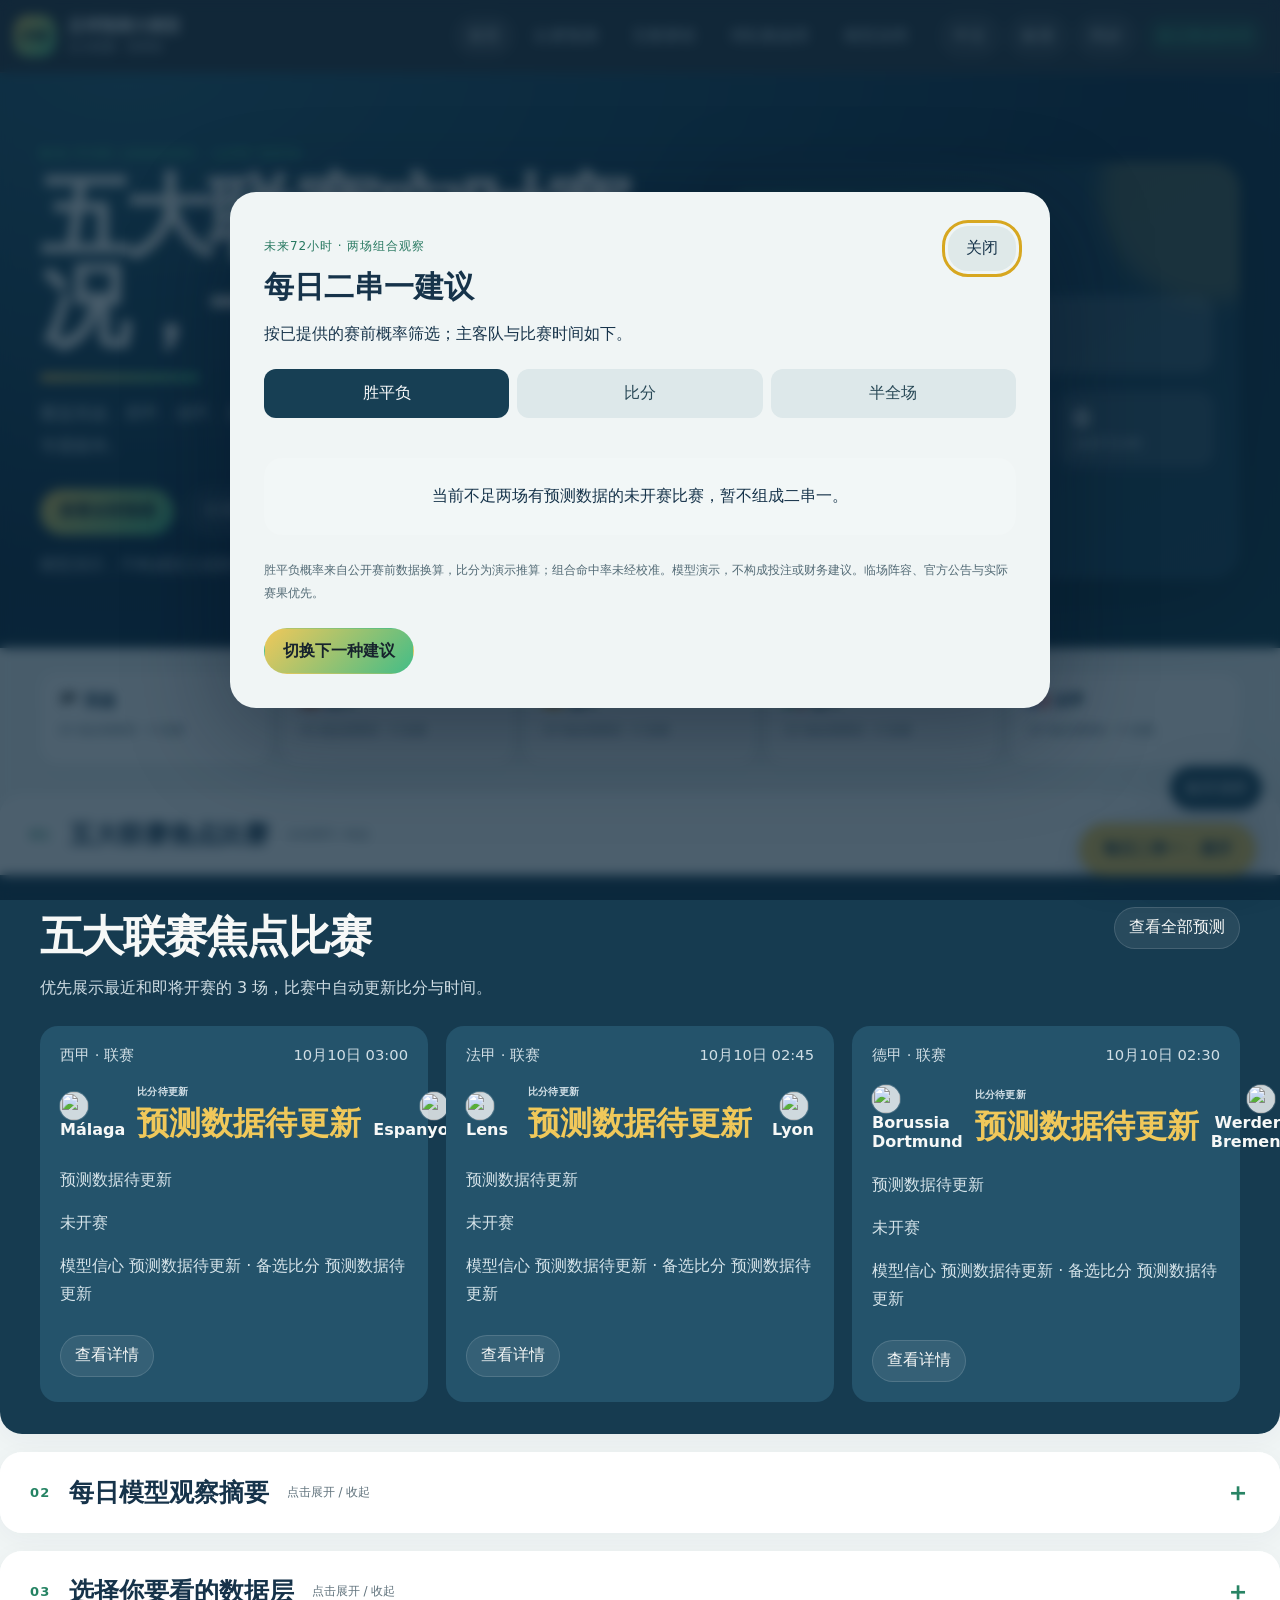
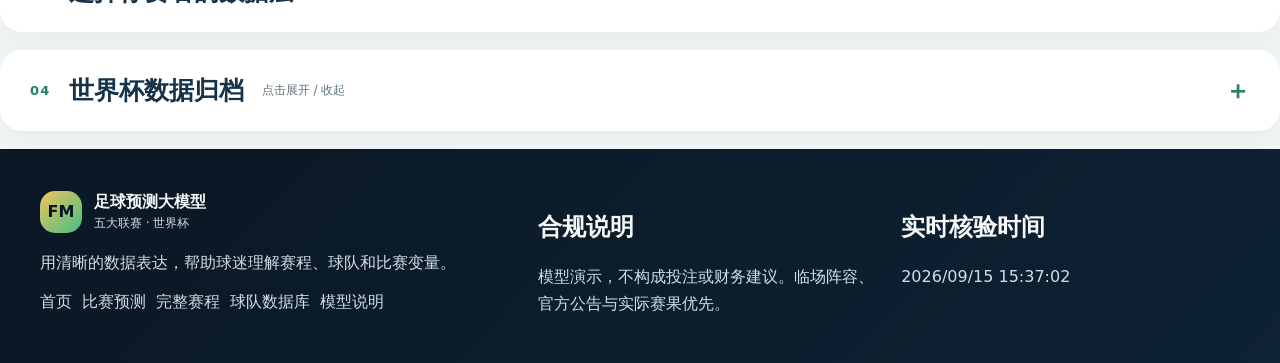
==== index.html @ f105c275 "Fix stoppage clock and competition links; release 5.1.1" ====
<!doctype html>
<html lang="zh-CN" data-theme="standard">
<head>
  <meta charset="utf-8">
  <meta name="viewport" content="width=device-width, initial-scale=1, viewport-fit=cover">
  <title>足球预测大模型｜五大联赛实时比分与世界杯预测</title>
  <meta name="description" content="足球预测大模型提供英超、西甲、德甲、意甲、法甲实时比分、近期赛程与模型预测，并保留世界杯专题数据。">
  <meta name="keywords" content="五大联赛,实时比分,英超,西甲,德甲,意甲,法甲,世界杯,足球预测大模型">
  <meta name="robots" content="index,follow,max-image-preview:large">
  <meta name="theme-color" content="#0b1724">
  <link rel="canonical" href="https://xiaozhangzzza-afk.github.io/worldcast-26-live/">
  <link rel="manifest" href="manifest.webmanifest">
  <link rel="icon" href="assets/app-icon.svg" type="image/svg+xml">
  <meta property="og:title" content="足球预测大模型｜2026世界杯数据预测平台">
  <meta property="og:description" content="首页摘要呈现焦点比赛、模型观察和赛程/球队/模型入口。演示数据，不构成投注建议。">
  <meta property="og:type" content="website">
  <meta property="og:url" content="https://xiaozhangzzza-afk.github.io/worldcast-26-live/">
  <meta property="og:image" content="https://xiaozhangzzza-afk.github.io/worldcast-26-live/assets/img/og-cover.svg">
  <meta name="twitter:card" content="summary_large_image">
  <meta name="twitter:title" content="足球预测大模型｜2026世界杯数据预测平台">
  <meta name="twitter:description" content="2026 世界杯数据预测平台首页，提供焦点比赛与模型观察摘要。">
  <meta name="twitter:image" content="https://xiaozhangzzza-afk.github.io/worldcast-26-live/assets/img/og-cover.svg">
  <link rel="stylesheet" href="assets/css/style.css?v=5.1.1">
  <script type="application/ld+json">
  {"@context":"https://schema.org","@type":"WebSite","name":"足球预测大模型","url":"https://xiaozhangzzza-afk.github.io/worldcast-26-live/","description":"足球预测大模型提供 2026 世界杯焦点比赛、比赛预测、完整赛程、球队数据库和模型说明。","inLanguage":["zh-CN","en"]}
  </script>
  <link rel="stylesheet" href="assets/css/layers.css?v=5.1.1">
</head>
<body data-page="home">
  <a class="skip-link" href="#main">跳到主要内容</a>
  <header class="site-header" data-site-header></header>

  <main id="main">
    <section class="hero page-hero">
      <div class="section-shell hero-grid">
        <div class="hero-copy">
          <p class="eyebrow">Big Five Leagues · Live Data</p>
          <h1 data-zh="五大联赛实时赛况，一屏掌握" data-en="Big Five league action, live at a glance">五大联赛实时赛况，一屏掌握</h1>
          <p class="hero-lead" data-zh="覆盖英超、西甲、德甲、意甲和法甲，实时比分每 20 秒核验；世界杯已收纳为独立专题版块。" data-en="Premier League, LaLiga, Bundesliga, Serie A and Ligue 1 with 20-second live score checks, plus a compact World Cup section.">覆盖英超、西甲、德甲、意甲和法甲，实时比分每 20 秒核验；世界杯已收纳为独立专题版块。</p>
          <div class="hero-actions">
            <a class="button primary" href="predictions.html" data-zh="查看全部预测" data-en="View predictions">查看全部预测</a>
            <a class="button secondary" href="schedule.html" data-zh="打开完整赛程" data-en="Open schedule">打开完整赛程</a>
          </div>
          <p class="compliance-note">模型演示，不构成投注或财务建议。临场阵容、官方公告与实际赛果优先。</p>
        </div>
        <aside class="next-panel" aria-labelledby="nextTitle">
          <span class="status-pill" id="heroStatus">正在加载数据</span>
          <h2 id="nextTitle">下一场焦点战</h2>
          <div id="nextMatchCard"></div>
        </aside>
      </div>
    </section>

    <section class="section-block block-dark" aria-labelledby="homeMatchesTitle">
      <div class="section-shell">
        <div class="section-heading">
          <span class="section-index">01</span>
          <div>
            <h2 id="homeMatchesTitle">五大联赛焦点比赛</h2>
            <p>优先展示最近和即将开赛的 3 场，比赛中自动更新比分与时间。</p>
          </div>
          <a class="button compact" href="predictions.html">查看全部预测</a>
        </div>
        <div class="match-grid compact-grid" id="homeMatchGrid"></div>
      </div>
    </section>

    <section class="section-block block-gradient" aria-labelledby="homeInsightsTitle">
      <div class="section-shell">
        <div class="section-heading">
          <span class="section-index">02</span>
          <div>
            <h2 id="homeInsightsTitle">每日模型观察摘要</h2>
            <p>以模型解释为主，不做博彩化表达。</p>
          </div>
          <a class="button compact light" href="predictions.html#model-watch">进入预测中心</a>
        </div>
        <div class="insight-strip" id="homeInsightGrid"></div>
      </div>
    </section>

    <section class="section-block block-light" aria-labelledby="entryTitle">
      <div class="section-shell">
        <div class="section-heading dark-heading">
          <span class="section-index">03</span>
          <div>
            <h2 id="entryTitle">选择你要看的数据层</h2>
            <p>首页不再承载所有内容，按目的进入对应页面。</p>
          </div>
        </div>
        <div class="entry-grid">
          <a class="entry-card" href="predictions.html"><span>预测中心</span><strong>比分、概率、模型分布</strong><small>查看全部预测</small></a>
          <a class="entry-card" href="schedule.html"><span>完整赛程</span><strong>小组赛到决赛图谱</strong><small>打开完整赛程</small></a>
          <a class="entry-card" href="teams.html"><span>球队数据库</span><strong>评分、球员、近期状态</strong><small>浏览球队数据库</small></a>
          <a class="entry-card" href="about.html"><span>模型说明</span><strong>算法逻辑与数据边界</strong><small>了解模型原理</small></a>
        </div>
      </div>
    </section>

    <section class="world-cup-mini" aria-labelledby="worldCupMiniTitle">
      <div class="section-shell world-cup-mini-shell">
        <div class="mini-heading">
          <div><span class="mini-kicker">世界杯专题</span><h2 id="worldCupMiniTitle">世界杯数据归档</h2><p>世界杯赛程、赛果与球队档案保留为独立小版块。</p></div>
          <a class="button compact" href="schedule.html?competition=fifa.world">查看世界杯</a>
        </div>
        <div class="match-grid compact-grid" id="worldCupMini"></div>
      </div>
    </section>
  </main>

  <footer class="site-footer" data-site-footer></footer>
  <div class="modal" id="matchModal" role="dialog" aria-modal="true" aria-labelledby="matchModalTitle" aria-hidden="true" hidden>
    <div class="modal-backdrop" data-close-modal></div>
    <section class="modal-panel" tabindex="-1">
      <button class="modal-close" type="button" aria-label="关闭" data-close-modal>关闭</button>
      <div id="matchModalContent"></div>
    </section>
  </div>
  <div class="toast" id="toast" role="status" aria-live="polite"></div>
  <script src="assets/js/data.js?v=5.1.1" defer></script>
  <script src="assets/js/data-normalizer.js?v=5.1.1" defer></script>
  <script src="assets/js/league-normalizer.js?v=5.1.1" defer></script>
  <script src="assets/js/prediction-service.js?v=5.1.1" defer></script>
  <script src="assets/js/data-service.js?v=5.1.1" defer></script>
  <script src="assets/js/common.js?v=5.1.1" defer></script>
  <script src="assets/js/home.js?v=5.1.1" defer></script>
  <script src="assets/js/layers.js?v=5.1.1" defer></script>
</body>
</html>
---- assets/css/style.css ----
:root {
  color-scheme: light;
  --bg-primary: #0b1724;
  --bg-secondary: #10283a;
  --surface-dark: #17364a;
  --surface-raised: #1d4358;
  --surface-light: #eef3f0;
  --surface-paper: #f6f1e8;
  --surface-light-card: #ffffff;
  --text-light: #f6f8f7;
  --text-muted-light: #d0dee5;
  --text-dark: #17232d;
  --text-muted-dark: #60717d;
  --gold: #f0c85a;
  --green: #43bd87;
  --blue: #5aa7d8;
  --red: #e66b6b;
  --line-light: rgba(23, 35, 45, .12);
  --line-dark: rgba(246, 248, 247, .14);
  --shadow-soft: 0 18px 48px rgba(17, 39, 55, .14);
  --shadow-deep: 0 28px 80px rgba(0, 0, 0, .28);
  --radius-lg: 28px;
  --radius-md: 18px;
  --max: 1200px;
  font-family: Inter, ui-sans-serif, system-ui, -apple-system, BlinkMacSystemFont, "Segoe UI", "PingFang SC", "Microsoft YaHei", sans-serif;
}

[data-theme="calm"] {
  --bg-primary: #102233;
  --bg-secondary: #18344a;
  --surface-dark: #214a61;
  --surface-raised: #27536b;
  --surface-light: #f4f7f5;
  --surface-paper: #f8f5ef;
}

* { box-sizing: border-box; }
html { scroll-behavior: smooth; overflow-x: clip; }
body {
  margin: 0;
  color: var(--text-dark);
  background: var(--surface-light);
  overflow-x: clip;
}
body.nav-open { overflow: hidden; }
a { color: inherit; text-decoration: none; }
button, input { font: inherit; }
button { cursor: pointer; }
button:disabled { cursor: not-allowed; opacity: .6; }
.skip-link {
  position: fixed;
  left: 16px;
  top: -60px;
  z-index: 2000;
  padding: 10px 14px;
  border-radius: 999px;
  background: var(--gold);
  color: var(--text-dark);
}
.skip-link:focus { top: 16px; }
.section-shell { width: min(var(--max), calc(100% - 40px)); margin: 0 auto; }

.site-header {
  position: sticky;
  top: 0;
  z-index: 1000;
  background: rgba(11, 23, 36, .86);
  backdrop-filter: blur(18px);
  border-bottom: 1px solid var(--line-dark);
}
.nav-shell {
  width: min(1320px, calc(100% - 28px));
  min-height: 72px;
  margin: 0 auto;
  display: flex;
  align-items: center;
  gap: 18px;
  color: var(--text-light);
}
.brand { display: inline-flex; align-items: center; gap: 12px; min-width: max-content; }
.brand-mark {
  display: grid;
  place-items: center;
  width: 42px;
  height: 42px;
  border-radius: 15px;
  color: var(--bg-primary);
  background: linear-gradient(135deg, var(--gold), var(--green));
  font-weight: 900;
}
.brand strong { display: block; font-size: 1rem; }
.brand small { display: block; color: var(--text-muted-light); font-size: .75rem; margin-top: 2px; }
.nav-menu { display: flex; align-items: center; gap: 6px; margin-left: auto; }
.nav-menu a {
  min-height: 42px;
  display: inline-flex;
  align-items: center;
  padding: 0 14px;
  border-radius: 999px;
  color: var(--text-muted-light);
}
.nav-menu a:hover, .nav-menu a.active { color: var(--text-light); background: rgba(255,255,255,.1); }
.nav-tools { display: flex; align-items: center; gap: 8px; }
.tool-button, .menu-toggle {
  min-height: 42px;
  border: 1px solid var(--line-dark);
  border-radius: 999px;
  color: var(--text-light);
  background: rgba(255,255,255,.08);
  padding: 0 13px;
}
.menu-toggle { display: none; }
.data-status {
  min-height: 42px;
  display: inline-flex;
  align-items: center;
  padding: 0 13px;
  border-radius: 999px;
  color: var(--green);
  background: rgba(67,189,135,.13);
  white-space: nowrap;
}

.page-hero, .sub-hero {
  color: var(--text-light);
  background:
    radial-gradient(circle at 72% 16%, rgba(240, 200, 90, .2), transparent 30rem),
    radial-gradient(circle at 14% 24%, rgba(67, 189, 135, .18), transparent 28rem),
    linear-gradient(135deg, var(--bg-primary), var(--bg-secondary));
}
.page-hero { padding: 74px 0 54px; }
.sub-hero { padding: 70px 0 56px; }
.sub-hero h1, .hero-copy h1 {
  margin: 0;
  max-width: 860px;
  font-size: clamp(2.4rem, 7vw, 5.8rem);
  line-height: 1;
  letter-spacing: -.07em;
}
.sub-hero p:not(.eyebrow), .hero-lead {
  max-width: 760px;
  color: var(--text-muted-light);
  line-height: 1.8;
  font-size: 1.08rem;
}
.hero-grid {
  display: grid;
  grid-template-columns: 1.08fr .92fr;
  gap: 34px;
  align-items: center;
}
.hero-copy h1 { max-width: 780px; }
.hero-copy h1::after {
  content: "";
  display: block;
  width: 160px;
  height: 7px;
  margin-top: 22px;
  border-radius: 999px;
  background: linear-gradient(90deg, var(--gold), var(--green));
}
.eyebrow {
  margin: 0 0 12px;
  color: var(--green);
  text-transform: uppercase;
  letter-spacing: .16em;
  font-weight: 900;
  font-size: .76rem;
}
.hero-actions { display: flex; flex-wrap: wrap; gap: 12px; margin-top: 28px; }
.button {
  min-height: 46px;
  display: inline-flex;
  align-items: center;
  justify-content: center;
  gap: 8px;
  border-radius: 999px;
  border: 1px solid currentColor;
  padding: 0 18px;
  color: inherit;
  transition: transform .18s ease, box-shadow .18s ease, background .18s ease;
}
.button:hover { transform: translateY(-2px); }
.button.primary { color: var(--text-dark); border-color: transparent; background: linear-gradient(135deg, var(--gold), var(--green)); font-weight: 900; }
.button.secondary, .button.compact { color: var(--text-light); border-color: var(--line-dark); background: rgba(255,255,255,.08); }
.button.light { color: var(--text-dark); background: var(--surface-light-card); border-color: transparent; }
.button.compact { min-height: 42px; padding: 0 14px; }
.compliance-note { color: var(--text-muted-light); line-height: 1.7; }

.next-panel {
  position: relative;
  overflow: hidden;
  padding: 26px;
  border-radius: var(--radius-lg);
  background: linear-gradient(145deg, var(--surface-dark), var(--surface-raised));
  box-shadow: var(--shadow-deep);
}
.next-panel::before {
  content: "";
  position: absolute;
  right: -80px;
  top: -80px;
  width: 220px;
  height: 220px;
  border-radius: 50%;
  background: rgba(240, 200, 90, .24);
  filter: blur(10px);
}
.status-pill {
  position: relative;
  display: inline-flex;
  padding: 8px 12px;
  border-radius: 999px;
  background: rgba(67,189,135,.14);
  color: var(--green);
  font-weight: 800;
}
.next-match-card { position: relative; }
.next-teams { display: flex; justify-content: space-between; gap: 14px; color: var(--text-muted-light); }
.next-teams b { display: block; color: var(--text-light); font-size: 1.05rem; }
.next-score { margin: 20px 0 6px; font-size: clamp(3rem, 7vw, 5rem); font-weight: 950; letter-spacing: -.08em; color: var(--gold); }
.metric-row { display: grid; grid-template-columns: repeat(auto-fit, minmax(130px, 1fr)); gap: 10px; margin-top: 18px; }
.metric-row article { padding: 14px; border-radius: 16px; background: rgba(255,255,255,.12); }
.metric-row strong { display: block; font-size: 1.5rem; color: var(--text-light); }
.metric-row small { color: var(--text-muted-light); }

.section-block { padding: clamp(44px, 7vw, 84px) 0; }
.block-dark { color: var(--text-light); background: #123047; }
.block-gradient { color: var(--text-light); background: linear-gradient(135deg, #1a4058, #246b78 52%, #2b7a60); }
.block-light { color: var(--text-dark); background: var(--surface-light); }
.block-paper { color: var(--text-dark); background: linear-gradient(180deg, var(--surface-paper), #f0f5f6); }
.section-heading {
  display: flex;
  align-items: flex-start;
  justify-content: space-between;
  gap: 20px;
  margin-bottom: 24px;
}
.section-index {
  flex: 0 0 auto;
  width: 48px;
  height: 48px;
  display: grid;
  place-items: center;
  border-radius: 16px;
  background: var(--gold);
  color: var(--text-dark);
  font-weight: 950;
}
.section-heading h2 { margin: 0; font-size: clamp(1.7rem, 4vw, 2.7rem); letter-spacing: -.04em; }
.section-heading p { margin: 8px 0 0; max-width: 720px; color: var(--text-muted-light); line-height: 1.7; }
.block-light .section-heading p, .block-paper .section-heading p { color: var(--text-muted-dark); }
.dark-heading p { color: var(--text-muted-dark); }

.match-grid, .insight-grid, .entry-grid, .team-grid, .watch-grid, .method-grid {
  display: grid;
  grid-template-columns: repeat(3, minmax(0, 1fr));
  gap: 18px;
}
.compact-grid { grid-template-columns: repeat(3, minmax(0, 1fr)); }
.match-card, .insight-card, .schedule-card, .team-card, .entry-card, .paper-card, .method-grid article, .score-card {
  border-radius: var(--radius-md);
  box-shadow: var(--shadow-soft);
}
.match-card {
  padding: 20px;
  background: #24536b;
  color: var(--text-light);
}
.match-card header, .schedule-card header, .insight-card header {
  display: flex;
  justify-content: space-between;
  gap: 12px;
  color: var(--text-muted-light);
  font-size: .92rem;
}
.match-teams {
  display: grid;
  grid-template-columns: 1fr auto 1fr;
  align-items: center;
  gap: 12px;
  margin: 20px 0;
}
.match-teams b:last-child { text-align: right; }
.match-teams strong { color: var(--gold); font-size: 2rem; white-space: nowrap; }
.score-label { display: block; margin-bottom: 3px; color: var(--text-muted-light); font-size: .62rem; font-weight: 800; letter-spacing: .02em; }
.probability-row { display: grid; gap: 8px; margin: 14px 0; }
.probability-row span {
  position: relative;
  min-height: 34px;
  padding: 7px 10px;
  overflow: hidden;
  border-radius: 12px;
  background: rgba(255,255,255,.1);
  z-index: 0;
}
.probability-row span::before {
  content: "";
  position: absolute;
  inset: 0 auto 0 0;
  width: var(--w);
  background: linear-gradient(90deg, rgba(67,189,135,.5), rgba(240,200,90,.38));
  z-index: -1;
}
.tag-row, .favorite-chips { display: flex; flex-wrap: wrap; gap: 8px; }
.tag, .favorite-chip {
  min-height: 32px;
  display: inline-flex;
  align-items: center;
  border: 0;
  border-radius: 999px;
  padding: 6px 10px;
  color: inherit;
  background: rgba(255,255,255,.12);
}
.light-cards .tag, .block-light .favorite-chip { background: #e5ece8; color: var(--text-dark); }
.match-card p, .insight-card p { color: #d6e4ea; line-height: 1.7; }
.next-panel .muted-line, .block-dark .muted-line, .block-gradient .muted-line { color: #d6e4ea; }
.filter-panel p, .schedule-filter-card p, .team-toolbar p { color: #d6e4ea; }
.team-logo {
  width: 28px;
  height: 28px;
  object-fit: contain;
  vertical-align: middle;
  margin-right: 6px;
  border-radius: 50%;
  background: rgba(255,255,255,.78);
  box-shadow: 0 0 0 1px rgba(255,255,255,.18);
}
.team-code {
  display: inline-grid;
  place-items: center;
  min-width: 34px;
  height: 28px;
  margin-right: 6px;
  border-radius: 999px;
  color: var(--text-dark);
  background: var(--gold);
  font-size: .78rem;
  font-weight: 950;
  vertical-align: middle;
}
.muted-line { color: var(--text-muted-light); }
.block-light .muted-line, .block-paper .muted-line, .modal-panel .muted-line { color: var(--text-muted-dark); }
.light-note { color: var(--text-muted-dark); line-height: 1.7; }

.insight-strip { display: grid; grid-template-columns: repeat(3, minmax(0, 1fr)); gap: 16px; }
.insight-card {
  padding: 20px;
  background: rgba(255,255,255,.13);
  color: var(--text-light);
}
.entry-card {
  display: grid;
  gap: 10px;
  min-height: 190px;
  padding: 22px;
  background: var(--surface-light-card);
  color: var(--text-dark);
}
.entry-card span { color: var(--green); font-weight: 900; }
.entry-card strong { font-size: 1.35rem; letter-spacing: -.03em; }
.entry-card small { color: var(--text-muted-dark); }

.filter-panel, .schedule-filter-card, .team-toolbar {
  display: grid;
  grid-template-columns: 1fr;
  gap: 14px;
  margin-bottom: 22px;
  padding: 18px;
  border-radius: 24px;
  background: var(--surface-dark);
  color: var(--text-light);
  box-shadow: var(--shadow-soft);
}
.competition-filter {
  display: flex;
  flex-wrap: wrap;
  gap: 8px;
  grid-column: 1 / -1;
}
.competition-filter button {
  min-height: 42px;
  padding: 0 16px;
  border: 1px solid rgba(255,255,255,.18);
  border-radius: 999px;
  color: var(--text-muted-light);
  background: rgba(255,255,255,.08);
}
.competition-filter button:hover,
.competition-filter button.active {
  color: var(--text-dark);
  border-color: var(--gold);
  background: var(--gold);
  font-weight: 900;
}
.match-status-line { color: #d6e4ea; }
.live-clock {
  display: inline-flex;
  min-width: 58px;
  justify-content: center;
  padding: 3px 8px;
  border-radius: 999px;
  color: #071c16;
  background: var(--green);
  font-weight: 900;
  font-variant-numeric: tabular-nums;
}
.world-cup-mini {
  padding: 28px 0 52px;
  color: var(--text-light);
  background: linear-gradient(135deg, #17364a, #214a61);
}
.world-cup-mini-shell { display: grid; gap: 22px; }
.mini-heading {
  display: flex;
  align-items: end;
  justify-content: space-between;
  gap: 24px;
}
.mini-heading h2 { margin: 4px 0; font-size: clamp(1.5rem, 3vw, 2.2rem); }
.mini-heading p { margin: 0; color: var(--text-muted-light); }
.mini-kicker { color: var(--gold); font-size: .78rem; font-weight: 900; letter-spacing: .12em; }
.team-toolbar { grid-template-columns: minmax(260px, 360px) 1fr; align-items: center; }
.stage-filter { display: flex; gap: 8px; overflow-x: auto; padding-bottom: 4px; }
.stage-filter button {
  min-height: 42px;
  border: 0;
  border-radius: 999px;
  color: var(--text-muted-light);
  background: rgba(255,255,255,.1);
  padding: 0 14px;
  white-space: nowrap;
}
.stage-filter button.active { color: var(--text-dark); background: var(--gold); font-weight: 900; }
.search-field input {
  width: 100%;
  min-height: 46px;
  border: 0;
  border-radius: 999px;
  padding: 0 16px;
  color: var(--text-dark);
  background: var(--surface-light-card);
  outline: 2px solid transparent;
}
.search-field input:focus { outline-color: var(--gold); }

.score-layout { display: grid; gap: 12px; }
.score-card {
  display: grid;
  grid-template-columns: 90px 1fr 70px;
  gap: 16px;
  align-items: center;
  padding: 18px;
  background: var(--surface-light-card);
}
.score-name { color: var(--text-dark); font-size: 1.6rem; font-weight: 950; }
.score-meter { height: 12px; border-radius: 999px; background: #dce6e2; overflow: hidden; }
.score-meter i { display: block; height: 100%; border-radius: inherit; background: linear-gradient(90deg, var(--green), var(--gold)); }
.score-card p, .schedule-card p, .team-card p, .paper-card p, .method-grid p { color: var(--text-muted-dark); line-height: 1.7; }

.schedule-grid { display: grid; grid-template-columns: repeat(2, minmax(0, 1fr)); gap: 16px; }
.schedule-card {
  padding: 18px;
  background: var(--surface-light-card);
  color: var(--text-dark);
}
.schedule-card header { color: var(--text-muted-dark); }
.schedule-card.final-card { background: linear-gradient(135deg, #fff, #fff6db); outline: 2px solid rgba(240,200,90,.42); }

.favorite-panel {
  display: flex;
  align-items: center;
  flex-wrap: wrap;
  gap: 10px;
  color: var(--text-light);
}
.team-card {
  position: relative;
  padding: 20px;
  background: var(--surface-light-card);
  color: var(--text-dark);
}
.favorite-button {
  position: absolute;
  right: 16px;
  top: 16px;
  min-width: 44px;
  min-height: 44px;
  border: 0;
  border-radius: 50%;
  color: var(--text-muted-dark);
  background: #e9f0ed;
}
.favorite-button.active { color: var(--text-dark); background: var(--gold); }
.team-title {
  width: 100%;
  display: flex;
  align-items: center;
  gap: 12px;
  border: 0;
  background: transparent;
  color: var(--text-dark);
  text-align: left;
  padding: 0 48px 0 0;
}
.team-title .flag { font-size: 2rem; }
.team-title h3 { margin: 0; }
.team-title p { margin: 4px 0 0; }
.rating-bars { display: grid; gap: 10px; margin: 18px 0; }
.rating-bars div { display: grid; grid-template-columns: 54px 1fr 38px; gap: 9px; align-items: center; color: var(--text-muted-dark); }
.rating-bars i { height: 9px; border-radius: 999px; background: linear-gradient(90deg, var(--green), var(--gold)); width: var(--w); }

.method-grid { grid-template-columns: repeat(5, minmax(0, 1fr)); }
.method-grid article, .paper-card {
  padding: 20px;
  background: var(--surface-light-card);
  color: var(--text-dark);
}
.method-grid b { color: var(--green); font-size: 1.7rem; font-weight: 950; }
.readable article { min-height: 220px; }
.two-column { display: grid; grid-template-columns: repeat(3, minmax(0, 1fr)); gap: 18px; }

.faq-list { display: grid; gap: 12px; }
.faq-item {
  padding: 18px;
  border-radius: var(--radius-md);
  background: var(--surface-light-card);
  box-shadow: var(--shadow-soft);
}
.faq-item button {
  width: 100%;
  min-height: 46px;
  display: flex;
  justify-content: space-between;
  gap: 16px;
  border: 0;
  background: transparent;
  color: var(--text-dark);
  text-align: left;
  font-weight: 900;
}
.faq-item p { color: var(--text-muted-dark); line-height: 1.7; }

.site-footer {
  color: var(--text-light);
  background: linear-gradient(135deg, var(--bg-primary), #0d2234);
  padding: 42px 0 30px;
}
.footer-grid {
  display: grid;
  grid-template-columns: 1.4fr 1fr 1fr;
  gap: 24px;
}
.site-footer p { color: var(--text-muted-light); line-height: 1.7; }
.footer-links { display: flex; flex-wrap: wrap; gap: 10px; margin-top: 14px; }
.footer-links a { color: var(--text-muted-light); }
.back-top {
  position: fixed;
  right: 18px;
  bottom: 18px;
  min-height: 44px;
  border: 0;
  border-radius: 999px;
  color: var(--text-light);
  background: var(--surface-raised);
  padding: 0 14px;
  box-shadow: var(--shadow-deep);
}
.modal[hidden] { display: none; }
.modal {
  position: fixed;
  inset: 0;
  z-index: 1500;
  display: grid;
  place-items: center;
  padding: 18px;
}
.modal-backdrop { position: absolute; inset: 0; background: rgba(11, 23, 36, .68); backdrop-filter: blur(10px); }
.modal-panel {
  position: relative;
  width: min(880px, 100%);
  max-height: min(84vh, 820px);
  overflow: auto;
  padding: 24px;
  border-radius: 24px;
  background: var(--surface-light-card);
  color: var(--text-dark);
  box-shadow: var(--shadow-deep);
}
.modal-close {
  position: sticky;
  top: 0;
  float: right;
  min-height: 42px;
  border: 0;
  border-radius: 999px;
  background: var(--surface-light);
  color: var(--text-dark);
  padding: 0 14px;
}
.detail-grid { display: grid; grid-template-columns: repeat(2, minmax(0, 1fr)); gap: 12px; margin-top: 16px; }
.detail-card { padding: 16px; border-radius: 16px; background: var(--surface-light); }
.timeline-card { margin-top: 14px; }
.timeline-list {
  display: grid;
  gap: 10px;
  margin: 8px 0 0;
  padding: 0;
  list-style: none;
}
.timeline-list li {
  display: grid;
  grid-template-columns: 62px 1fr;
  gap: 12px;
  align-items: start;
  padding: 10px 12px;
  border-radius: 14px;
  background: var(--surface-light-card);
  color: var(--text-dark);
}
.timeline-list time {
  color: var(--green);
  font-weight: 900;
}
.modal-note { color: var(--text-muted-dark); }
.toast {
  position: fixed;
  left: 50%;
  bottom: 22px;
  z-index: 1800;
  max-width: min(520px, calc(100% - 32px));
  padding: 12px 16px;
  border-radius: 999px;
  color: var(--text-light);
  background: var(--surface-raised);
  box-shadow: var(--shadow-deep);
  transform: translate(-50%, 100px);
  opacity: 0;
  transition: .22s ease;
}
.toast.show { transform: translate(-50%, 0); opacity: 1; }
.sr-only {
  position: absolute;
  width: 1px;
  height: 1px;
  padding: 0;
  margin: -1px;
  overflow: hidden;
  clip: rect(0, 0, 0, 0);
  white-space: nowrap;
  border: 0;
}
.empty-state {
  grid-column: 1 / -1;
  padding: 28px;
  border-radius: 18px;
  background: rgba(255,255,255,.14);
  color: inherit;
  text-align: center;
}
.block-light .empty-state, .block-paper .empty-state { background: var(--surface-light-card); color: var(--text-muted-dark); }

@media (max-width: 1060px) {
  .hero-grid, .team-toolbar { grid-template-columns: 1fr; }
  .match-grid, .insight-grid, .entry-grid, .team-grid { grid-template-columns: repeat(2, minmax(0, 1fr)); }
  .method-grid, .two-column { grid-template-columns: repeat(2, minmax(0, 1fr)); }
}

@media (max-width: 760px) {
  .competition-filter { flex-wrap: nowrap; overflow-x: auto; padding-bottom: 6px; }
  .competition-filter button { flex: 0 0 auto; }
  .mini-heading { align-items: flex-start; flex-direction: column; }
  .section-shell { width: min(100% - 24px, var(--max)); }
  .nav-shell { min-height: 66px; width: min(100% - 20px, 1320px); flex-wrap: wrap; padding: 8px 0; }
  .brand small, .data-status { display: none; }
  .menu-toggle { display: inline-flex; margin-left: auto; }
  .nav-menu {
    position: fixed;
    left: 10px;
    right: 10px;
    top: 118px;
    display: none;
    flex-direction: column;
    align-items: stretch;
    padding: 12px;
    border-radius: 20px;
    background: var(--surface-raised);
    box-shadow: var(--shadow-deep);
  }
  .nav-menu.open { display: flex; }
  .nav-menu a { justify-content: flex-start; }
  .nav-tools { order: 3; width: 100%; gap: 6px; }
  .tool-button { flex: 1; min-height: 38px; padding: 0 10px; white-space: nowrap; }
  .page-hero, .sub-hero { padding: 42px 0 34px; }
  .sub-hero h1, .hero-copy h1 { font-size: clamp(2.25rem, 11vw, 3.2rem); letter-spacing: -.045em; }
  .section-heading { display: grid; grid-template-columns: auto 1fr; }
  .section-heading .button { grid-column: 1 / -1; justify-self: start; }
  .match-grid, .insight-grid, .insight-strip, .entry-grid, .team-grid, .schedule-grid, .method-grid, .two-column, .footer-grid, .detail-grid {
    grid-template-columns: 1fr;
  }
  .metric-row { grid-template-columns: 1fr; }
  .match-teams { grid-template-columns: 1fr; text-align: center; }
  .match-teams b:last-child { text-align: center; }
  .score-card { grid-template-columns: 1fr; }
  .modal { padding: 10px; }
  .modal-panel { max-height: 88vh; padding: 18px; }
}

@media (max-width: 380px) {
  .brand-mark { width: 38px; height: 38px; }
  .brand strong { font-size: .92rem; }
  .hero-actions .button, .button.compact { width: 100%; }
}

@media (prefers-reduced-motion: reduce) {
  *, *::before, *::after {
    animation-duration: .01ms !important;
    animation-iteration-count: 1 !important;
    scroll-behavior: auto !important;
    transition-duration: .01ms !important;
  }
}
---- assets/css/layers.css ----
:root{--layer-ink:#16334a;--layer-paper:#f0f5f5}
body.layer-layout{background:var(--layer-paper)}
.layer-layout .hero{background:radial-gradient(ellipse at 10% 0%,#255a71 0%,#102c43 62%,#123a49 100%)}
.layer-layout .content-layer{max-width:1320px;margin:18px auto;border-radius:22px;background:#fff;box-shadow:0 6px 26px #16334a0b;overflow:clip;color:var(--layer-ink)}
.content-layer>summary{display:flex;align-items:center;gap:18px;padding:24px 30px;cursor:pointer;font-size:clamp(18px,2vw,25px);font-weight:700;list-style:none;background:#fff;color:#16334a;min-height:76px}
.content-layer>summary::-webkit-details-marker{display:none}.content-layer>summary:after{content:'＋';margin-left:auto;color:#288464}.content-layer[open]>summary:after{content:'−'}
.content-layer>summary small{font-size:12px;font-weight:400;color:#61737d}.layer-number{color:#258363;font-size:13px;letter-spacing:.1em}
.content-layer .section-block{padding:32px 0}.content-layer .section-heading{margin-bottom:25px}.content-layer .section-index{display:none}
.layer-layout .block-dark{background:#163b50}.layer-layout .match-card{background:#24536b;color:#f6f8f7;box-shadow:none}.layer-layout .block-gradient{background:linear-gradient(115deg,#27636d,#264b64)}
.league-layers{display:grid;grid-template-columns:repeat(5,minmax(0,1fr));gap:12px;padding-top:25px;padding-bottom:12px}.league-layers details{background:#fff;border-radius:18px;padding:18px;color:#16334a;box-shadow:0 6px 20px #142a3a0a}.league-layers summary{cursor:pointer;min-height:55px;display:flex;flex-direction:column;gap:10px;font-weight:700}.league-layers small{font-weight:400;color:#586e79;font-size:12px}.league-actions{display:grid;gap:8px;padding-top:16px}.league-actions .button{background:#edf4f1;color:#17563f;font-size:13px}
.pair-launcher{position:fixed;right:24px;bottom:24px;z-index:90;background:#f0c85a;color:#1a3040;border:0;border-radius:999px;padding:16px 24px;font-weight:750;box-shadow:0 8px 30px #061b3433;cursor:pointer;min-height:48px}.layer-layout #backTop{bottom:90px}
.pair-dialog{width:min(820px,calc(100vw - 28px));max-height:calc(100dvh - 40px);overflow:auto;margin:auto;border:0;border-radius:26px;padding:34px;background:#f0f5f5;color:#16334a;box-shadow:0 25px 100px #00102066}.pair-dialog::backdrop{background:#082235b8;backdrop-filter:blur(6px)}.pair-close{float:right;border:0;border-radius:20px;background:#dfe9e9;color:#16334a;padding:12px 18px;cursor:pointer;min-height:44px}.pair-dialog h2{font-size:30px;margin:10px 0}.pair-eyebrow{font-size:12px;letter-spacing:.08em;color:#277860}.pair-tabs{display:flex;gap:8px;margin:24px 0}.pair-tabs button{flex:1;border:0;background:#dde8ea;color:#294957;padding:14px;border-radius:12px;cursor:pointer}.pair-tabs button[aria-pressed=true]{background:#173f54;color:#fff}.pair-grid{display:grid;grid-template-columns:1fr 1fr;gap:16px}.pair-grid article{border-radius:18px;padding:23px;background:#fff}.pair-grid h3{font-size:17px;display:flex;align-items:center;gap:8px}.pair-grid h3 small{font-size:11px;color:#60717d;margin-left:auto}.pair-pick{display:block;color:#237757;font-size:22px;margin:20px 0}.pair-grid button{min-height:44px;border:0;border-radius:10px;padding:10px 14px;background:#e7f2ed;color:#205c48;cursor:pointer}.pair-note{font-size:12px;color:#526a75;line-height:1.9;margin:24px 0}.pair-dialog .team-logo{width:26px;height:26px;object-fit:contain}button:focus-visible,summary:focus-visible{outline:3px solid #d7a720;outline-offset:3px}
@media(max-width:760px){.league-layers{grid-template-columns:repeat(2,minmax(0,1fr));padding:18px 14px}.league-layers details:last-child{grid-column:1/-1}.content-layer>summary{padding:20px 16px;gap:10px}.content-layer>summary small{display:none}.layer-layout .content-layer{margin:12px 10px;border-radius:16px}.pair-dialog{padding:20px}.pair-grid{grid-template-columns:1fr}.pair-dialog h2{font-size:24px}.pair-launcher{right:14px;bottom:16px;padding:14px 20px}.content-layer .section-shell{padding-left:16px;padding-right:16px}}
@media(prefers-reduced-motion:reduce){.pair-dialog,.content-layer{scroll-behavior:auto;animation:none;transition:none}}
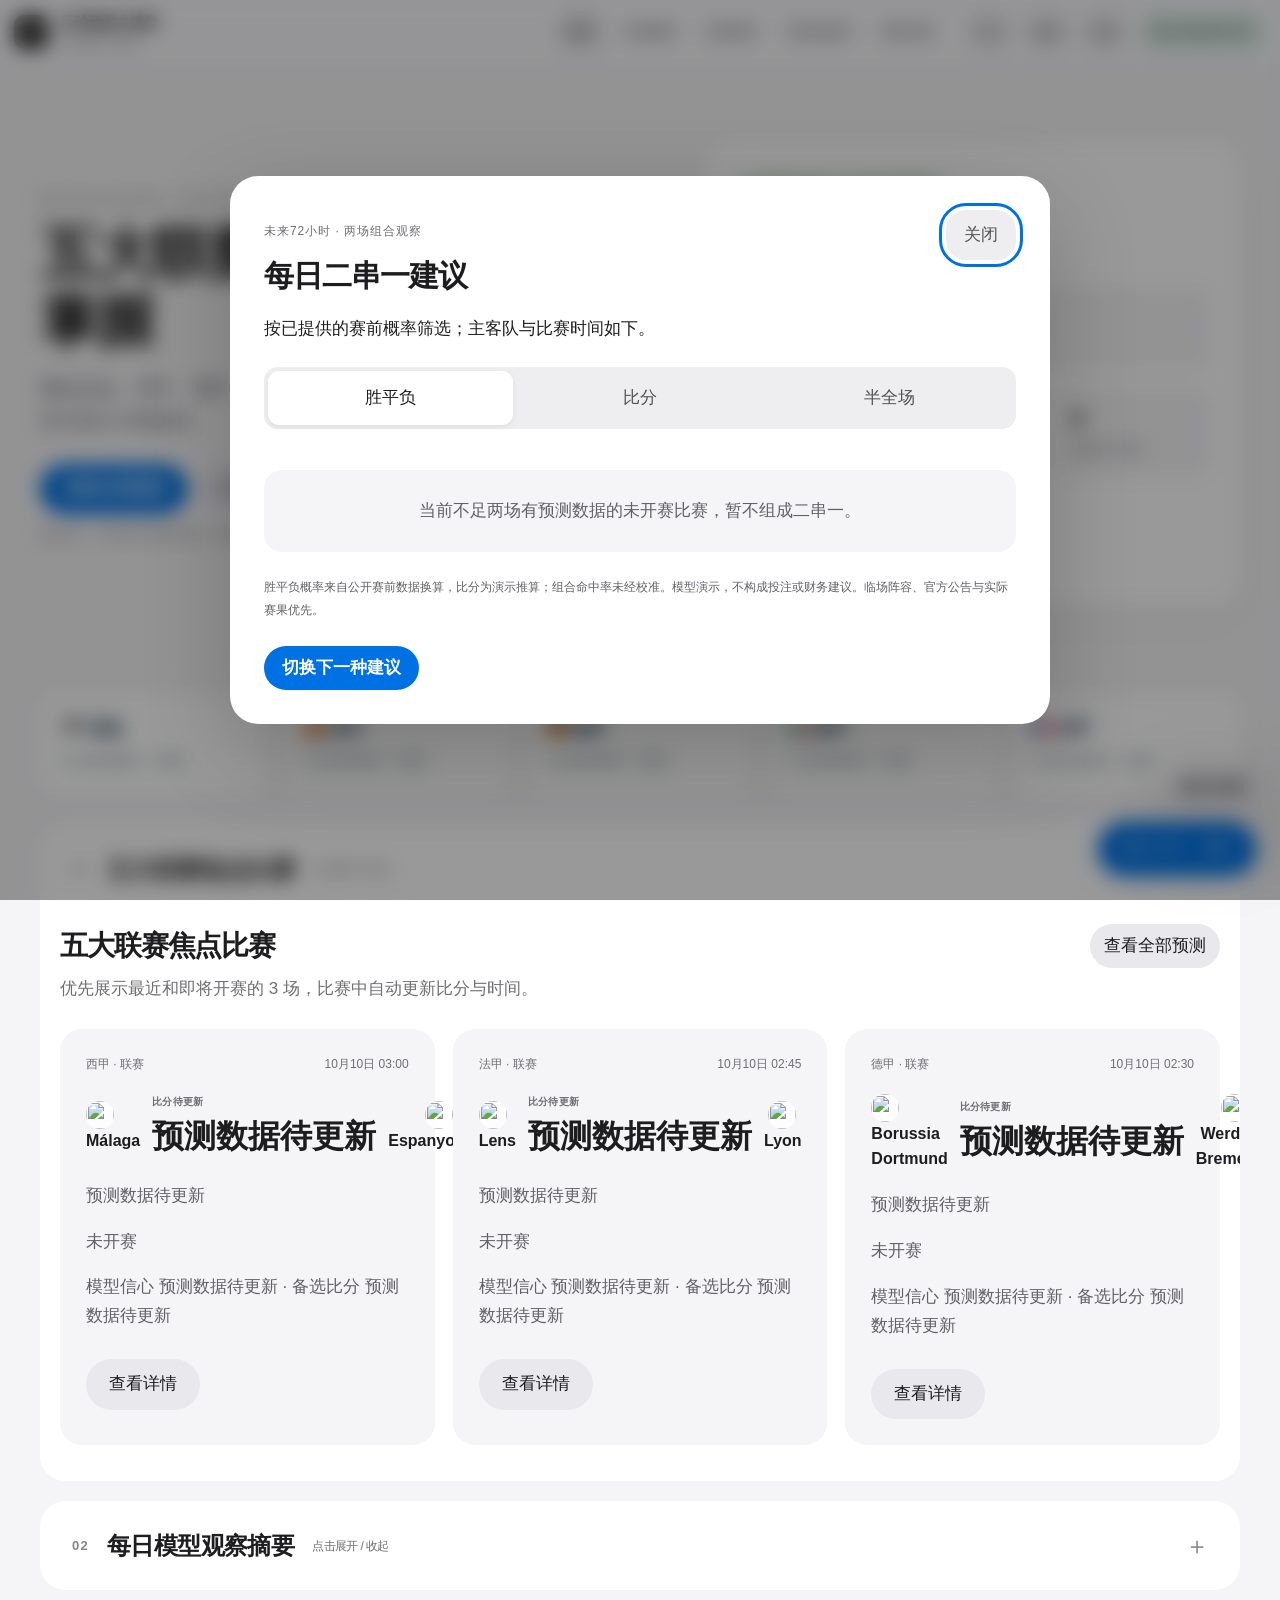
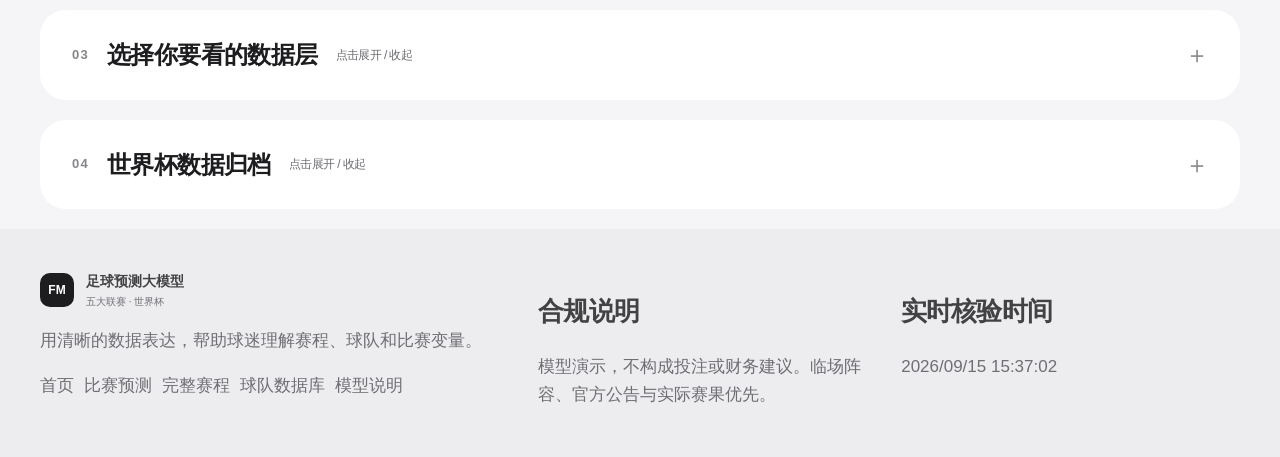
==== commit 47ad9e68: "Refine typography and schedule UI, recover daily live feeds" ====
--- a/index.html
+++ b/index.html
@@ -7,24 +7,25 @@
   <meta name="description" content="足球预测大模型提供英超、西甲、德甲、意甲、法甲实时比分、近期赛程与模型预测，并保留世界杯专题数据。">
   <meta name="keywords" content="五大联赛,实时比分,英超,西甲,德甲,意甲,法甲,世界杯,足球预测大模型">
   <meta name="robots" content="index,follow,max-image-preview:large">
-  <meta name="theme-color" content="#0b1724">
+  <meta name="theme-color" content="#f5f5f7">
   <link rel="canonical" href="https://xiaozhangzzza-afk.github.io/worldcast-26-live/">
   <link rel="manifest" href="manifest.webmanifest">
   <link rel="icon" href="assets/app-icon.svg" type="image/svg+xml">
-  <meta property="og:title" content="足球预测大模型｜2026世界杯数据预测平台">
-  <meta property="og:description" content="首页摘要呈现焦点比赛、模型观察和赛程/球队/模型入口。演示数据，不构成投注建议。">
+  <meta property="og:title" content="足球预测大模型｜五大联赛实时比分与世界杯预测">
+  <meta property="og:description" content="足球预测大模型提供英超、西甲、德甲、意甲、法甲实时比分、近期赛程与模型预测，并保留世界杯专题数据。">
   <meta property="og:type" content="website">
   <meta property="og:url" content="https://xiaozhangzzza-afk.github.io/worldcast-26-live/">
   <meta property="og:image" content="https://xiaozhangzzza-afk.github.io/worldcast-26-live/assets/img/og-cover.svg">
   <meta name="twitter:card" content="summary_large_image">
-  <meta name="twitter:title" content="足球预测大模型｜2026世界杯数据预测平台">
-  <meta name="twitter:description" content="2026 世界杯数据预测平台首页，提供焦点比赛与模型观察摘要。">
+  <meta name="twitter:title" content="足球预测大模型｜五大联赛实时比分与世界杯预测">
+  <meta name="twitter:description" content="足球预测大模型提供英超、西甲、德甲、意甲、法甲实时比分、近期赛程与模型预测，并保留世界杯专题数据。">
   <meta name="twitter:image" content="https://xiaozhangzzza-afk.github.io/worldcast-26-live/assets/img/og-cover.svg">
-  <link rel="stylesheet" href="assets/css/style.css?v=5.1.1">
+  <link rel="stylesheet" href="assets/css/style.css?v=5.2.1">
   <script type="application/ld+json">
   {"@context":"https://schema.org","@type":"WebSite","name":"足球预测大模型","url":"https://xiaozhangzzza-afk.github.io/worldcast-26-live/","description":"足球预测大模型提供 2026 世界杯焦点比赛、比赛预测、完整赛程、球队数据库和模型说明。","inLanguage":["zh-CN","en"]}
   </script>
-  <link rel="stylesheet" href="assets/css/layers.css?v=5.1.1">
+  <link rel="stylesheet" href="assets/css/layers.css?v=5.2.1">
+  <link rel="stylesheet" href="assets/css/refined.css?v=5.2.1">
 </head>
 <body data-page="home">
   <a class="skip-link" href="#main">跳到主要内容</a>
@@ -117,13 +118,13 @@
     </section>
   </div>
   <div class="toast" id="toast" role="status" aria-live="polite"></div>
-  <script src="assets/js/data.js?v=5.1.1" defer></script>
-  <script src="assets/js/data-normalizer.js?v=5.1.1" defer></script>
-  <script src="assets/js/league-normalizer.js?v=5.1.1" defer></script>
-  <script src="assets/js/prediction-service.js?v=5.1.1" defer></script>
-  <script src="assets/js/data-service.js?v=5.1.1" defer></script>
-  <script src="assets/js/common.js?v=5.1.1" defer></script>
-  <script src="assets/js/home.js?v=5.1.1" defer></script>
-  <script src="assets/js/layers.js?v=5.1.1" defer></script>
+  <script src="assets/js/data.js?v=5.2.1" defer></script>
+  <script src="assets/js/data-normalizer.js?v=5.2.1" defer></script>
+  <script src="assets/js/league-normalizer.js?v=5.2.1" defer></script>
+  <script src="assets/js/prediction-service.js?v=5.2.1" defer></script>
+  <script src="assets/js/data-service.js?v=5.2.1" defer></script>
+  <script src="assets/js/common.js?v=5.2.1" defer></script>
+  <script src="assets/js/home.js?v=5.2.1" defer></script>
+  <script src="assets/js/layers.js?v=5.2.1" defer></script>
 </body>
 </html>
--- a/assets/css/refined.css
+++ b/assets/css/refined.css
@@ -0,0 +1,12 @@
+/* Native system typography: no proprietary font downloads required. */
+.hero h1:after,.next-panel:before,.next-panel:after{display:none!important}
+:root,[data-theme="calm"]{--text-dark:#1d1d1f;--text-muted-dark:#606066;--text-light:#1d1d1f;--text-muted-light:#606066;--surface-light:#f5f5f7;--surface-paper:#f5f5f7;--surface-dark:#fff;--surface-raised:#fff;--bg-primary:#f5f5f7;--bg-secondary:#fff;--gold:#0066cc;--green:#23794a;--blue:#0071e3;--line-dark:#d2d2d7;--shadow-soft:0 8px 30px #00000006;--layer-ink:#1d1d1f;--layer-paper:#f5f5f7;font-family:-apple-system,BlinkMacSystemFont,"SF Pro Display","SF Pro Text","Helvetica Neue","Segoe UI","PingFang SC","Hiragino Sans GB","Microsoft YaHei",sans-serif}
+body{font-size:17px;line-height:1.55;-webkit-font-smoothing:antialiased;text-rendering:optimizeLegibility;font-weight:400}h1,h2,h3,p{overflow-wrap:anywhere}h1,h2,h3{letter-spacing:-.035em;font-weight:600}button,input,select{font:inherit}button,a,summary{-webkit-tap-highlight-color:transparent}button:focus-visible,a:focus-visible,summary:focus-visible,input:focus-visible{outline:3px solid #0071e3;outline-offset:4px}
+.site-header{background:#fafafce8;border-bottom:1px solid #0000000a;backdrop-filter:saturate(180%) blur(20px)}.nav-shell{color:#1d1d1f;min-height:64px}.brand strong{font-weight:600;font-size:14px}.brand small{font-size:10px}.brand-mark{width:34px;height:34px;background:#1d1d1f;color:#fff;border-radius:10px;font-size:12px;font-weight:600}.nav-menu a{color:#424245;font-size:13px;padding:0 12px}.nav-menu a:hover,.nav-menu a.active{background:#e8e8ed;color:#1d1d1f}.tool-button,.menu-toggle{background:#ededf0;color:#333;border:0;font-size:12px}.data-status{color:#606066}.nav-menu.open{background:#fafafc;color:#1d1d1f}
+.layer-layout .hero,.sub-hero{background:#f5f5f7;color:#1d1d1f;padding:76px 0 64px}.hero:before,.hero:after{display:none}.hero h1{font-size:clamp(38px,4.6vw,64px);line-height:1.13;font-weight:650;letter-spacing:-.055em}.sub-hero h1{font-size:clamp(36px,5vw,58px);line-height:1.16;font-weight:650}.hero-lead,.sub-hero p{color:#606066;font-size:19px;line-height:1.65}.eyebrow{color:#6e6e73;letter-spacing:.07em;font-size:12px;font-weight:500}.hero-copy .compliance-note{font-size:11px;color:#6e6e73}.next-panel{background:#fff;color:#1d1d1f;border:0;box-shadow:0 15px 50px #00000006;border-radius:28px;padding:30px}.next-score,.match-teams strong{color:#1d1d1f!important;font-variant-numeric:tabular-nums;font-weight:600}.next-panel .muted-line,.metric-row small,.score-label{color:#6e6e73}.metric-row article{background:#f5f5f7;border:0}.metric-row strong{font-size:22px}.status-pill{background:#edf6ef;color:#206b3e;border:0;font-size:12px;font-weight:500}
+.button,.button.compact,.button.secondary,.button.light{background:#e8e8ed;color:#1d1d1f;border:0;border-radius:999px;font-weight:500;min-height:44px;box-shadow:none}.button.primary,.pair-launcher{background:#0071e3;color:#fff}.button:hover{filter:brightness(.96);transform:none}.hero-actions .button{padding:12px 23px}
+.layer-layout .content-layer{max-width:1200px;border-radius:26px;box-shadow:none;margin:20px auto}.content-layer>summary{padding:26px 32px;font-size:24px;font-weight:600;letter-spacing:-.025em;color:#1d1d1f}.content-layer>summary:after{color:#86868b;font-weight:400}.layer-number{color:#86868b}.content-layer>summary small{color:#6e6e73}.content-layer .section-block{padding:10px 0 36px}.layer-layout .block-dark,.layer-layout .block-gradient,.world-cup-mini{background:#fff;color:#1d1d1f}.block-light,.block-paper{background:#f5f5f7;color:#1d1d1f}.section-heading p,.mini-heading p,.muted-line{color:#6e6e73!important}.section-heading h2{font-size:28px}.layer-layout .match-card,.insight-card,.team-card,.entry-card,.paper-card,.method-grid article{background:#f5f5f7;color:#1d1d1f;border:0;border-radius:22px;box-shadow:none;padding:26px}.match-card p,.insight-card p,.match-status-line,.next-panel .muted-line{color:#606066!important}.match-card header,.insight-card header{color:#6e6e73;font-size:12px}.match-teams{gap:12px}.match-teams b{font-weight:550;font-size:16px}.probability-row span{background:#e7eaf0;color:#1d1d1f}.probability-row span:before{background:#cee2f7}.tag,.favorite-chip{background:#e8e8ed;color:#424245}.league-layers details{box-shadow:none;padding:22px;background:#fff}.league-layers summary{font-weight:600}.league-actions .button{background:#f5f5f7;color:#0066cc}.entry-card span,.mini-kicker{color:#0066cc}.team-card,.schedule-card{background:#fff!important}.rating-bars div{grid-template-columns:54px 1fr 70px}.rating-bars b{font-size:12px}.favorite-button{background:#eeeef0;color:#515154}.favorite-button.active{background:#e0eefb;color:#0066cc}
+.filter-panel,.schedule-filter-card,.team-toolbar{background:#fff;color:#1d1d1f;border:0;box-shadow:none;padding:24px;border-radius:22px}.filter-panel p,.schedule-filter-card p,.team-toolbar p{color:#6e6e73}.competition-filter button,.stage-filter button,.date-filter button,.schedule-status button{border:0;background:#f5f5f7;color:#515154;border-radius:999px;min-height:44px;padding:10px 17px;font-size:14px;font-weight:500}.competition-filter button.active,.stage-filter button.active,.date-filter button.active,.schedule-status button.active{background:#1d1d1f;color:#fff;font-weight:500}.search-field input{background:#f5f5f7;color:#1d1d1f;border:1px solid #d2d2d7;border-radius:14px;min-height:48px;width:100%;max-width:100%}.schedule-status{display:flex;gap:8px;flex-wrap:wrap;margin:12px 0}.schedule-grid{display:block}.schedule-day{margin:38px 0}.schedule-day h2{font-size:22px;font-weight:600;margin:0 0 16px}.schedule-day>div{display:grid;gap:12px}.schedule-card{border:0!important;border-radius:20px;box-shadow:none;padding:22px 28px}.fixture-row{display:grid;grid-template-columns:90px minmax(0,1fr) 120px;align-items:center;gap:26px}.fixture-time{font-variant-numeric:tabular-nums;font-size:22px;font-weight:600}.fixture-time small{display:block;font-size:11px;color:#6e6e73;font-weight:400}.fixture-teams{display:grid;gap:10px}.fixture-team{display:flex;align-items:center;gap:12px;font-size:17px;font-weight:500}.fixture-team small{font-size:11px;color:#6e6e73;font-weight:400}.fixture-team b{margin-left:auto;font-size:22px;font-variant-numeric:tabular-nums}.fixture-bottom{display:flex;justify-content:space-between;gap:12px;margin-top:18px;padding-top:14px;border-top:1px solid #eeeef0;font-size:12px;color:#6e6e73}.fixture-state{font-size:12px;color:#606066;text-align:right}.fixture-state.live{color:#23794a}.fixture-link{margin-top:10px;font-size:12px;color:#0066cc;background:#edf4fc;border:0;border-radius:999px;min-height:44px;padding:8px 16px}.schedule-card.final-card{outline:none;background:#fff!important}
+.pair-dialog,.modal-panel{background:#fff;color:#1d1d1f;border-radius:28px;box-shadow:0 30px 90px #0003}.pair-dialog::backdrop,.modal-backdrop{background:#0006;backdrop-filter:blur(10px)}.pair-grid article,.detail-card{background:#f5f5f7}.pair-eyebrow{color:#6e6e73}.pair-pick{color:#0066cc;font-weight:600}.pair-tabs{background:#eeeef0;border-radius:14px;padding:4px;gap:4px}.pair-tabs button{background:transparent;color:#515154;border-radius:11px}.pair-tabs button[aria-pressed=true]{background:#fff;color:#1d1d1f;box-shadow:0 2px 6px #0001}.pair-close,.modal-close{background:#eeeef0;color:#515154}.pair-grid button{background:#e5edf6;color:#0066cc}.pair-note{color:#606066}.pair-launcher{font-weight:500;font-size:14px;box-shadow:0 6px 22px #0071e322}.site-footer{background:#ededf0;color:#424245}.site-footer p,.footer-links a,.site-footer small{color:#6e6e73}.site-footer .brand-mark{color:#fff}.back-top{background:#e8e8ed;color:#1d1d1f}.timeline-list li{color:#1d1d1f}.empty-state{color:#606066;background:#f5f5f7}
+[data-theme="calm"] body.layer-layout{background:#eeeff3}[data-theme="calm"] .hero,[data-theme="calm"] .sub-hero{background:#eeeff3}
+@media(max-width:760px){body{font-size:16px}.layer-layout .hero,.sub-hero{padding:40px 0}.hero h1{font-size:38px}.hero-lead,.sub-hero p{font-size:17px}.next-panel{padding:23px}.content-layer>summary{padding:22px 18px;font-size:20px}.layer-layout .content-layer{margin:14px 10px}.fixture-row{grid-template-columns:58px minmax(0,1fr);gap:15px}.fixture-state{grid-column:1/-1;display:flex;align-items:center;justify-content:space-between;text-align:left}.fixture-link{margin:0}.fixture-time{font-size:18px}.fixture-team{font-size:15px;gap:8px}.fixture-team small{display:none}.fixture-team .team-logo{width:24px;height:24px}.schedule-card{padding:20px 16px}.fixture-bottom{flex-direction:column;gap:4px}.schedule-day h2{font-size:20px}.filter-panel,.schedule-filter-card,.team-toolbar{padding:18px}.nav-menu.open{background:#fafafc}.pair-dialog{padding:22px}.league-layers details{padding:18px}.section-heading h2{font-size:24px}}
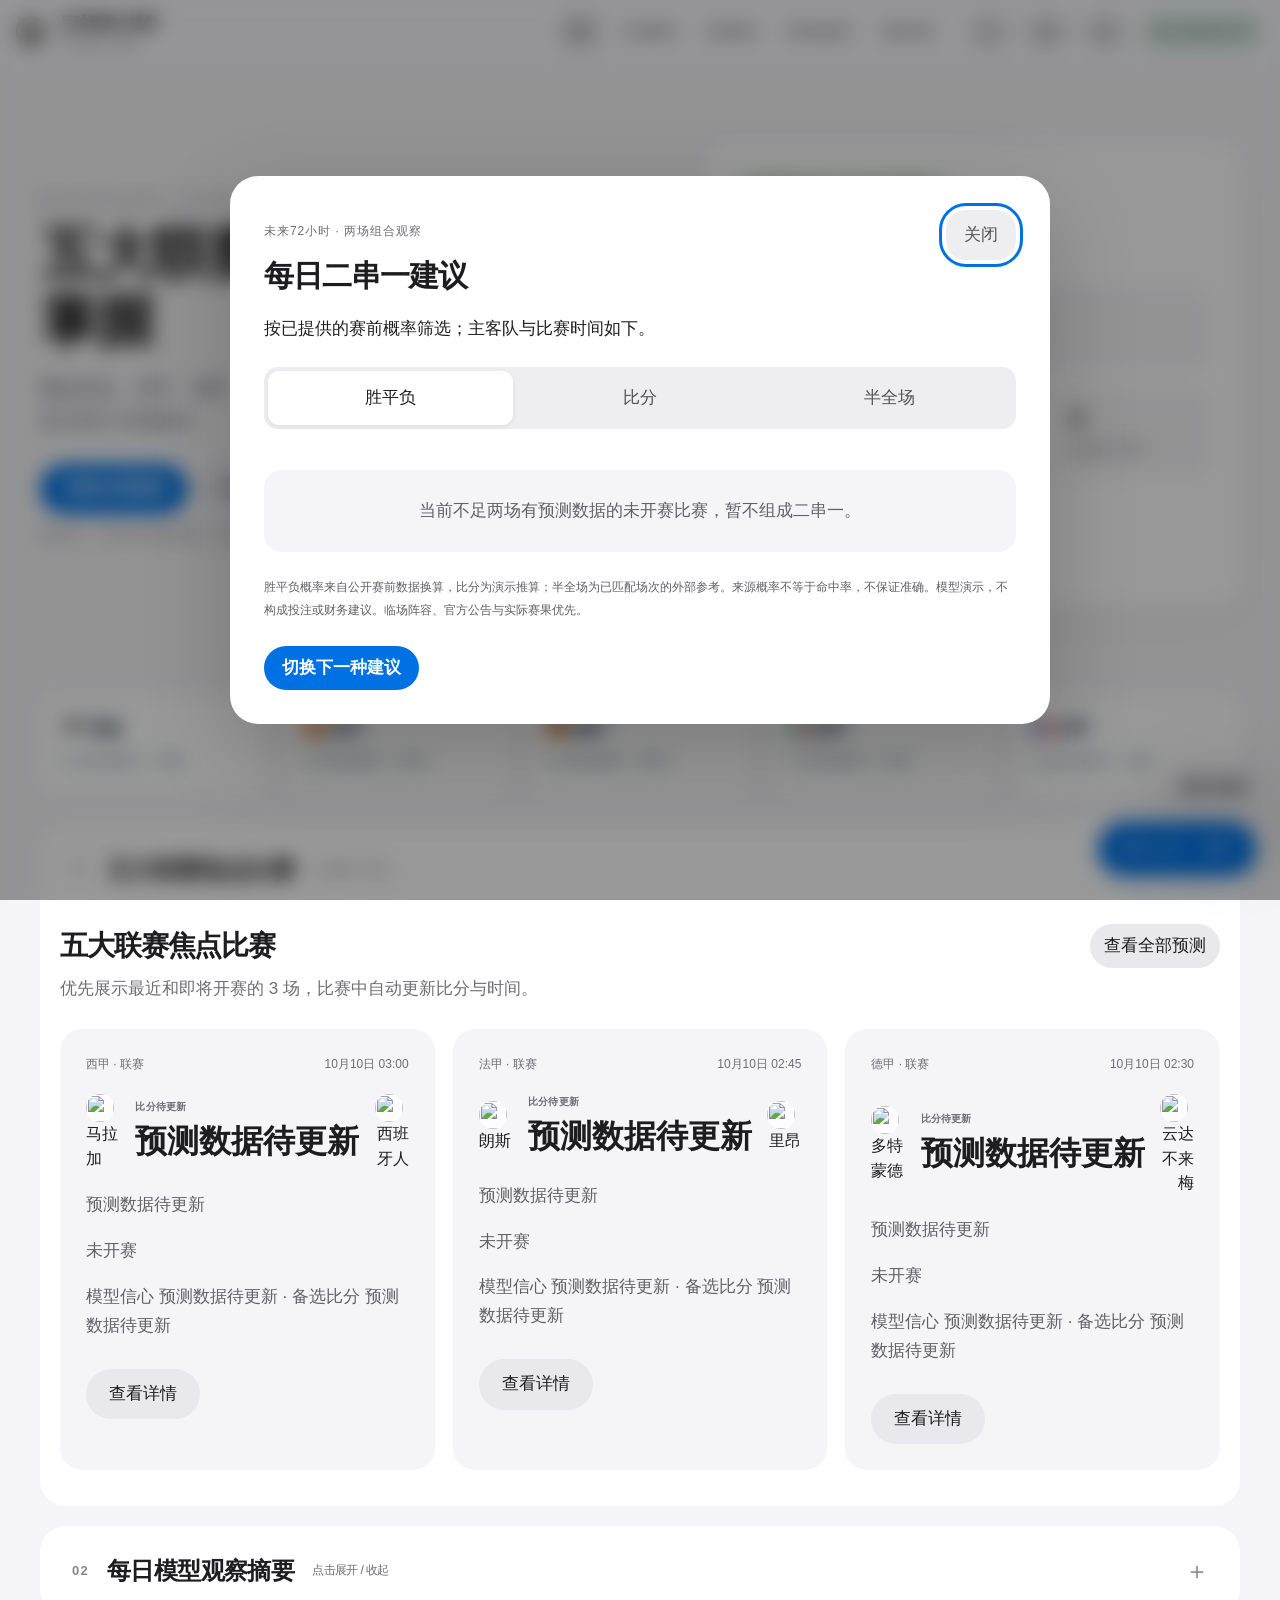
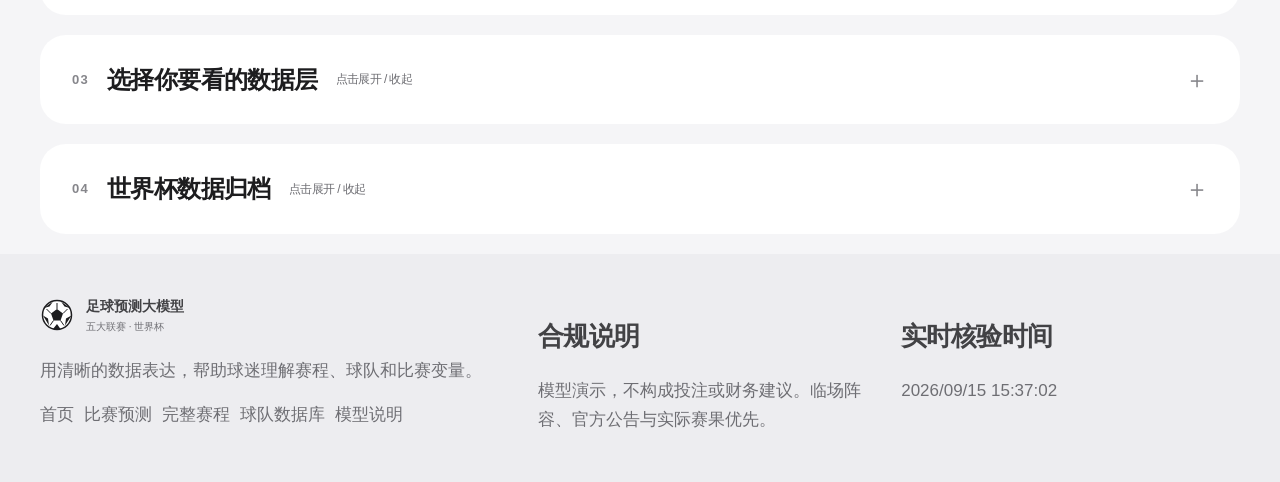
==== commit 1051f174: "Add live standings and club fixtures; unify names and score typography" ====
--- a/index.html
+++ b/index.html
@@ -10,7 +10,7 @@
   <meta name="theme-color" content="#f5f5f7">
   <link rel="canonical" href="https://xiaozhangzzza-afk.github.io/worldcast-26-live/">
   <link rel="manifest" href="manifest.webmanifest">
-  <link rel="icon" href="assets/app-icon.svg" type="image/svg+xml">
+  <link rel="icon" href="assets/img/football.svg" type="image/svg+xml">
   <meta property="og:title" content="足球预测大模型｜五大联赛实时比分与世界杯预测">
   <meta property="og:description" content="足球预测大模型提供英超、西甲、德甲、意甲、法甲实时比分、近期赛程与模型预测，并保留世界杯专题数据。">
   <meta property="og:type" content="website">
@@ -20,12 +20,13 @@
   <meta name="twitter:title" content="足球预测大模型｜五大联赛实时比分与世界杯预测">
   <meta name="twitter:description" content="足球预测大模型提供英超、西甲、德甲、意甲、法甲实时比分、近期赛程与模型预测，并保留世界杯专题数据。">
   <meta name="twitter:image" content="https://xiaozhangzzza-afk.github.io/worldcast-26-live/assets/img/og-cover.svg">
-  <link rel="stylesheet" href="assets/css/style.css?v=5.2.1">
+  <link rel="stylesheet" href="assets/css/style.css?v=5.3.0">
   <script type="application/ld+json">
   {"@context":"https://schema.org","@type":"WebSite","name":"足球预测大模型","url":"https://xiaozhangzzza-afk.github.io/worldcast-26-live/","description":"足球预测大模型提供 2026 世界杯焦点比赛、比赛预测、完整赛程、球队数据库和模型说明。","inLanguage":["zh-CN","en"]}
   </script>
-  <link rel="stylesheet" href="assets/css/layers.css?v=5.2.1">
-  <link rel="stylesheet" href="assets/css/refined.css?v=5.2.1">
+  <link rel="stylesheet" href="assets/css/layers.css?v=5.3.0">
+  <link rel="stylesheet" href="assets/css/refined.css?v=5.3.0">
+  <link rel="stylesheet" href="assets/css/standings.css?v=5.3.0">
 </head>
 <body data-page="home">
   <a class="skip-link" href="#main">跳到主要内容</a>
@@ -118,13 +119,16 @@
     </section>
   </div>
   <div class="toast" id="toast" role="status" aria-live="polite"></div>
-  <script src="assets/js/data.js?v=5.2.1" defer></script>
-  <script src="assets/js/data-normalizer.js?v=5.2.1" defer></script>
-  <script src="assets/js/league-normalizer.js?v=5.2.1" defer></script>
-  <script src="assets/js/prediction-service.js?v=5.2.1" defer></script>
-  <script src="assets/js/data-service.js?v=5.2.1" defer></script>
-  <script src="assets/js/common.js?v=5.2.1" defer></script>
-  <script src="assets/js/home.js?v=5.2.1" defer></script>
-  <script src="assets/js/layers.js?v=5.2.1" defer></script>
+  <script src="assets/js/data.js?v=5.3.0" defer></script>
+  <script src="assets/js/data-normalizer.js?v=5.3.0" defer></script>
+  <script src="assets/js/league-normalizer.js?v=5.3.0" defer></script>
+  <script src="assets/js/prediction-service.js?v=5.3.0" defer></script>
+  <script src="assets/js/data-service.js?v=5.3.0" defer></script>
+  <script src="assets/js/player-names.js?v=5.3.0" defer></script>
+  <script src="assets/js/external-picks.js?v=5.3.0" defer></script>
+  <script src="assets/js/names.js?v=5.3.0" defer></script>
+  <script src="assets/js/common.js?v=5.3.0" defer></script>
+  <script src="assets/js/home.js?v=5.3.0" defer></script>
+  <script src="assets/js/layers.js?v=5.3.0" defer></script>
 </body>
 </html>
--- a/assets/css/standings.css
+++ b/assets/css/standings.css
@@ -0,0 +1,4 @@
+.standings-section{margin:32px 0;background:#fff;border-radius:24px;padding:28px}.standings-section header{display:flex;justify-content:space-between;gap:20px;align-items:center}.standings-section h2{margin:4px 0;font-size:28px}.standings-section header>p,.standings-note{font-size:12px;color:#63636a}.standings-scroll{overflow-x:auto}.standings-section table{width:100%;border-collapse:collapse;font-variant-numeric:tabular-nums;text-align:center;font-size:14px;white-space:nowrap}.standings-section td,.standings-section th{padding:14px 10px;border-bottom:1px solid #eeeef0}.standings-section thead{font-size:12px;color:#63636a}.standings-section th:nth-child(2){text-align:left;min-width:210px}.standings-section tbody button{display:flex;gap:12px;align-items:center;text-align:left;border:0;background:transparent;color:#1d1d1f;min-height:44px;font-weight:500;width:100%}.standings-section img{height:28px;width:28px;object-fit:contain}.standings-section .points{font-size:17px;font-weight:650;color:#0066cc}.standings-section tbody tr:hover{background:#f5f8fc}.club-dialog{max-width:760px}.club-fixture{padding:20px 0;border-bottom:1px solid #e3e3e7}.club-fixture time{font-size:13px;color:#63636a}.club-fixture p{font-weight:500}.club-fixture small,.versus{font-size:12px;color:#63636a}.versus{padding:0 12px}.brand-mark img{width:32px;height:32px}.brand-mark:has(img){background:transparent}.next-score,.match-teams strong,.pair-pick,.score-name{font-variant-numeric:tabular-nums;letter-spacing:normal!important;font-kerning:none}.match-teams strong{white-space:nowrap}.club-dialog .pair-close{position:sticky;top:0}
+[hidden]{display:none!important}
+.standings-section{color:#1d1d1f;min-width:0}.standings-section h2{color:#1d1d1f}
+@media(max-width:760px){.standings-section{padding:18px 12px;margin:18px 0}.standings-section header{display:block}.standings-section h2{font-size:24px}.standings-section td,.standings-section th{padding:8px}.standings-section th:nth-child(2){min-width:170px;position:sticky;left:0;background:#fff;z-index:1}.standings-section table{font-size:13px}.standings-note{line-height:1.7}}
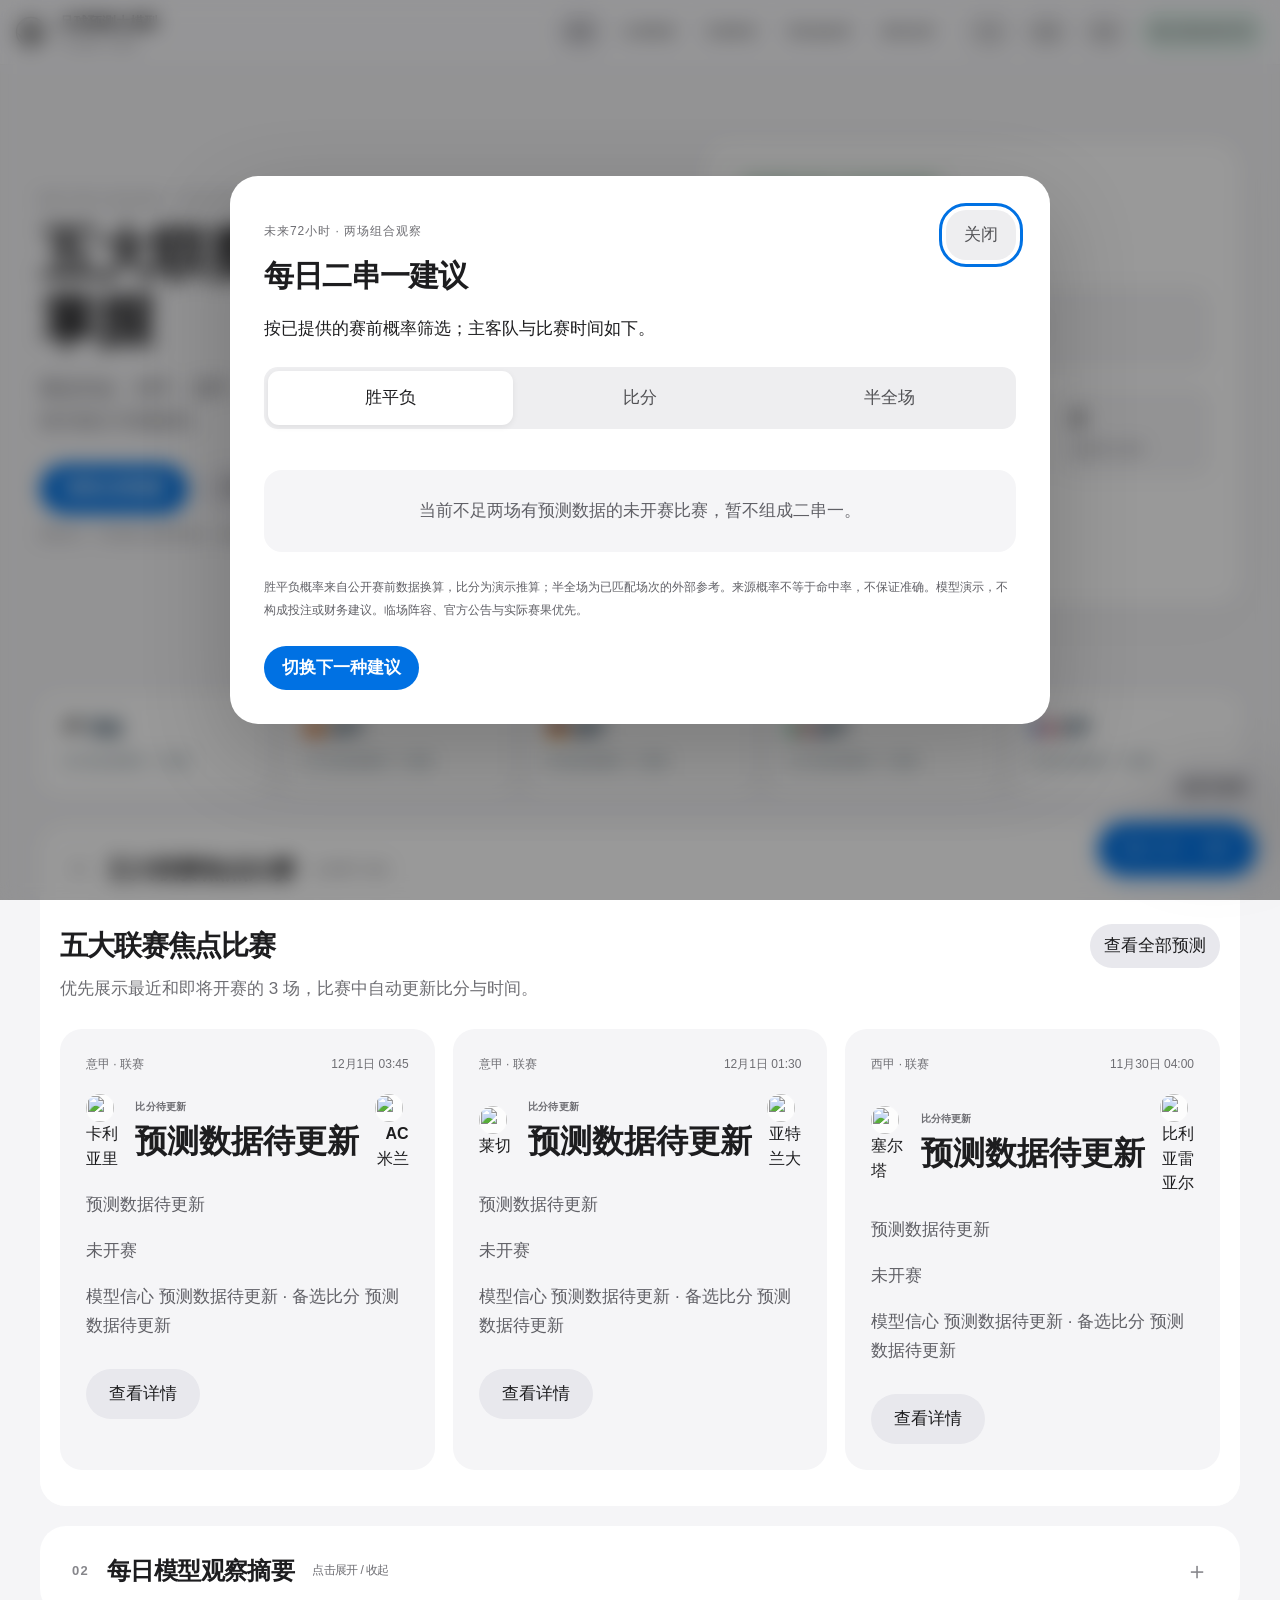
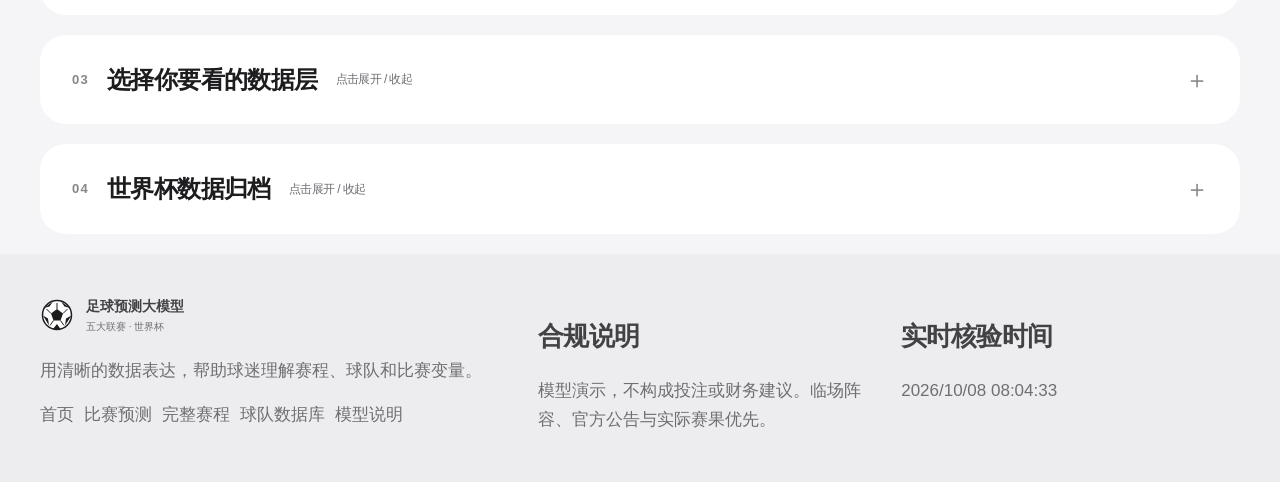
==== commit 7b24c09e: "Repair scheduled data snapshots and publish refreshed archive" ====
--- a/index.html
+++ b/index.html
@@ -20,13 +20,13 @@
   <meta name="twitter:title" content="足球预测大模型｜五大联赛实时比分与世界杯预测">
   <meta name="twitter:description" content="足球预测大模型提供英超、西甲、德甲、意甲、法甲实时比分、近期赛程与模型预测，并保留世界杯专题数据。">
   <meta name="twitter:image" content="https://xiaozhangzzza-afk.github.io/worldcast-26-live/assets/img/og-cover.svg">
-  <link rel="stylesheet" href="assets/css/style.css?v=5.3.0">
+  <link rel="stylesheet" href="assets/css/style.css?v=5.3.2">
   <script type="application/ld+json">
   {"@context":"https://schema.org","@type":"WebSite","name":"足球预测大模型","url":"https://xiaozhangzzza-afk.github.io/worldcast-26-live/","description":"足球预测大模型提供 2026 世界杯焦点比赛、比赛预测、完整赛程、球队数据库和模型说明。","inLanguage":["zh-CN","en"]}
   </script>
-  <link rel="stylesheet" href="assets/css/layers.css?v=5.3.0">
-  <link rel="stylesheet" href="assets/css/refined.css?v=5.3.0">
-  <link rel="stylesheet" href="assets/css/standings.css?v=5.3.0">
+  <link rel="stylesheet" href="assets/css/layers.css?v=5.3.2">
+  <link rel="stylesheet" href="assets/css/refined.css?v=5.3.2">
+  <link rel="stylesheet" href="assets/css/standings.css?v=5.3.2">
 </head>
 <body data-page="home">
   <a class="skip-link" href="#main">跳到主要内容</a>
@@ -119,16 +119,16 @@
     </section>
   </div>
   <div class="toast" id="toast" role="status" aria-live="polite"></div>
-  <script src="assets/js/data.js?v=5.3.0" defer></script>
-  <script src="assets/js/data-normalizer.js?v=5.3.0" defer></script>
-  <script src="assets/js/league-normalizer.js?v=5.3.0" defer></script>
-  <script src="assets/js/prediction-service.js?v=5.3.0" defer></script>
-  <script src="assets/js/data-service.js?v=5.3.0" defer></script>
-  <script src="assets/js/player-names.js?v=5.3.0" defer></script>
-  <script src="assets/js/external-picks.js?v=5.3.0" defer></script>
-  <script src="assets/js/names.js?v=5.3.0" defer></script>
-  <script src="assets/js/common.js?v=5.3.0" defer></script>
-  <script src="assets/js/home.js?v=5.3.0" defer></script>
-  <script src="assets/js/layers.js?v=5.3.0" defer></script>
+  <script src="assets/js/data.js?v=5.3.2" defer></script>
+  <script src="assets/js/data-normalizer.js?v=5.3.2" defer></script>
+  <script src="assets/js/league-normalizer.js?v=5.3.2" defer></script>
+  <script src="assets/js/prediction-service.js?v=5.3.2" defer></script>
+  <script src="assets/js/data-service.js?v=5.3.2" defer></script>
+  <script src="assets/js/player-names.js?v=5.3.2" defer></script>
+  <script src="assets/js/external-picks.js?v=5.3.2" defer></script>
+  <script src="assets/js/names.js?v=5.3.2" defer></script>
+  <script src="assets/js/common.js?v=5.3.2" defer></script>
+  <script src="assets/js/home.js?v=5.3.2" defer></script>
+  <script src="assets/js/layers.js?v=5.3.2" defer></script>
 </body>
 </html>
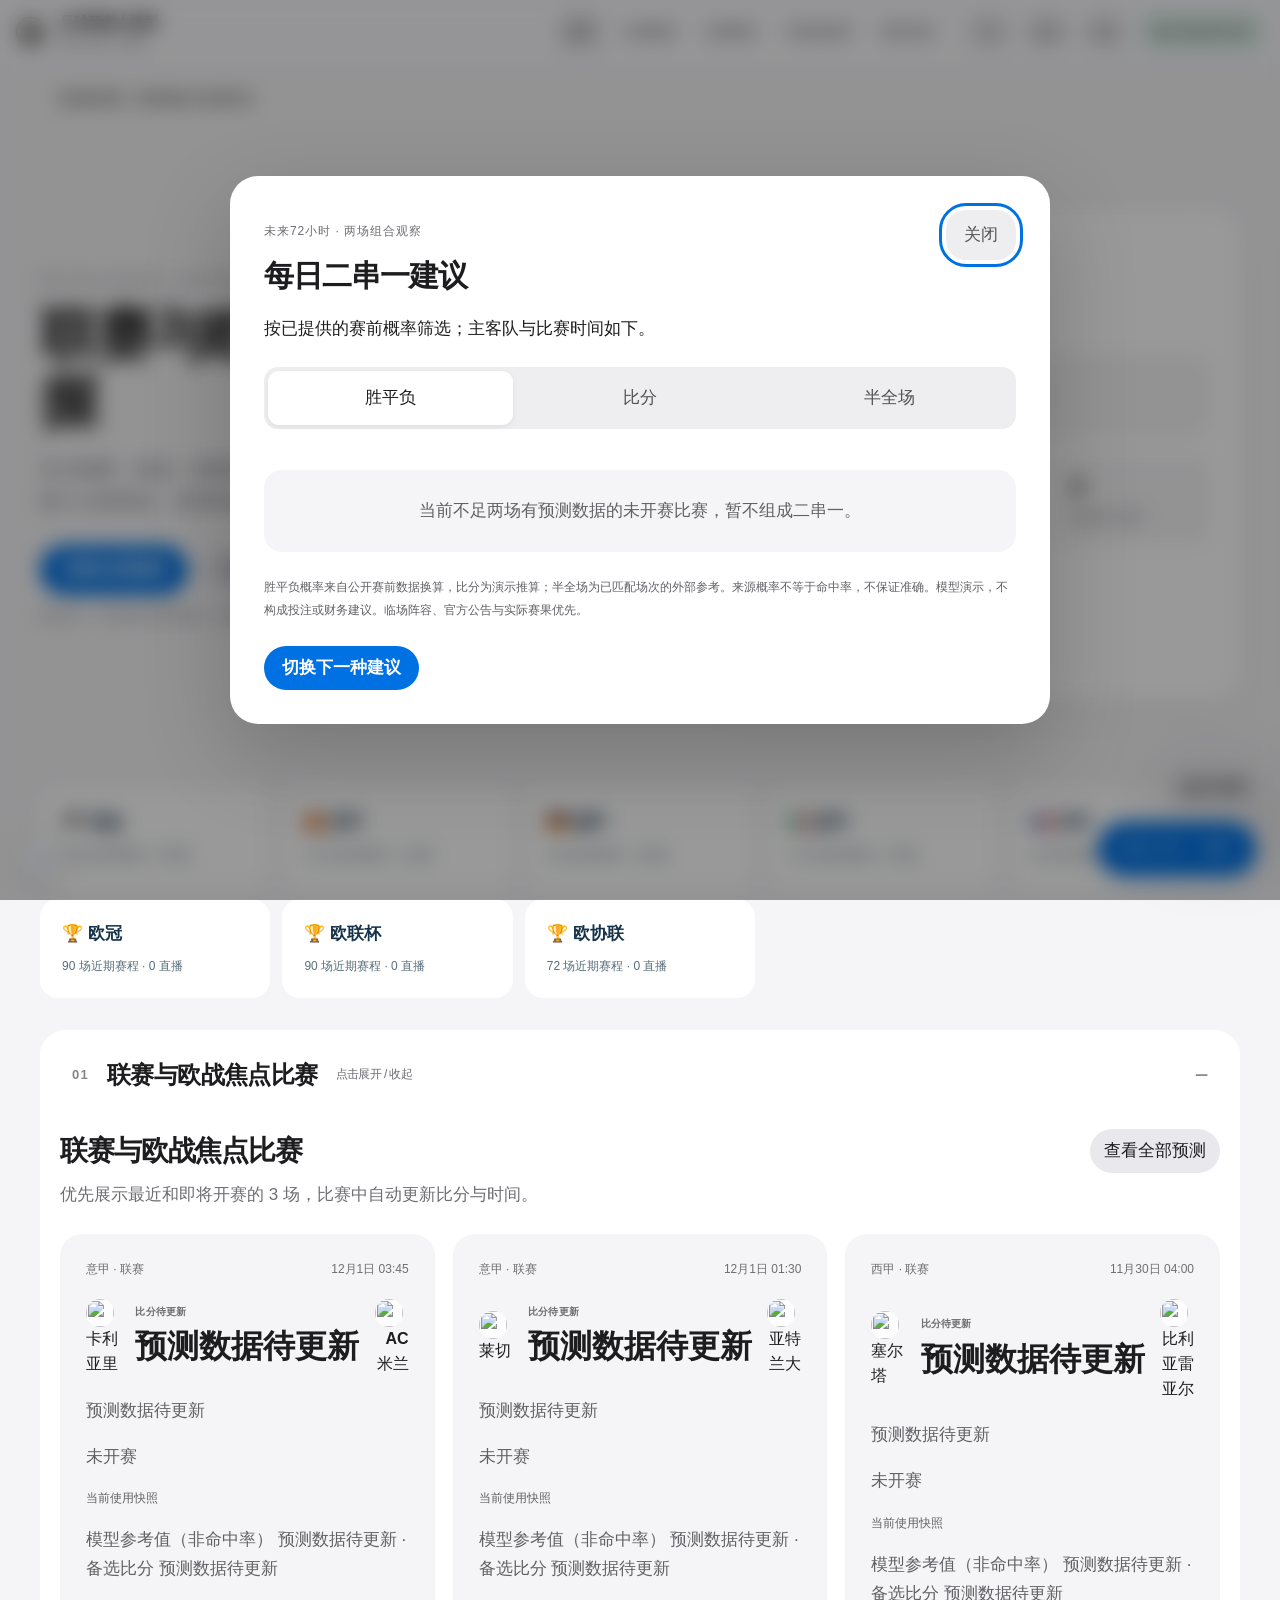
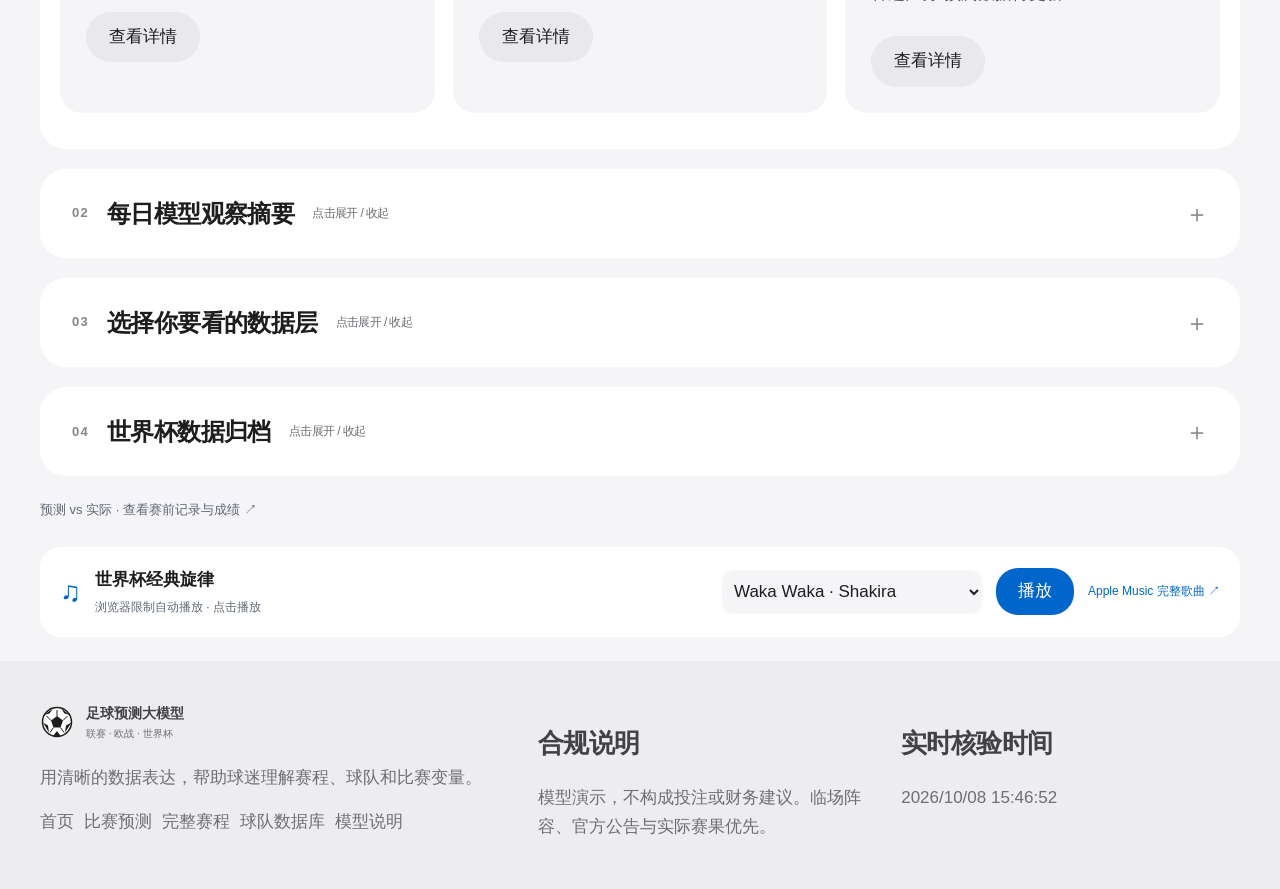
==== commit 71f58588: "feat: verified predictions archive, European competitions and compact music player" ====
--- a/index.html
+++ b/index.html
@@ -3,30 +3,31 @@
 <head>
   <meta charset="utf-8">
   <meta name="viewport" content="width=device-width, initial-scale=1, viewport-fit=cover">
-  <title>足球预测大模型｜五大联赛实时比分与世界杯预测</title>
-  <meta name="description" content="足球预测大模型提供英超、西甲、德甲、意甲、法甲实时比分、近期赛程与模型预测，并保留世界杯专题数据。">
+  <title>足球预测大模型｜联赛与欧战实时比分及预测</title>
+  <meta name="description" content="足球预测大模型提供英超、西甲、德甲、意甲、法甲、欧冠、欧联杯、欧协联实时比分、近期赛程与模型预测，并保留世界杯专题数据。">
   <meta name="keywords" content="五大联赛,实时比分,英超,西甲,德甲,意甲,法甲,世界杯,足球预测大模型">
   <meta name="robots" content="index,follow,max-image-preview:large">
   <meta name="theme-color" content="#f5f5f7">
   <link rel="canonical" href="https://xiaozhangzzza-afk.github.io/worldcast-26-live/">
   <link rel="manifest" href="manifest.webmanifest">
   <link rel="icon" href="assets/img/football.svg" type="image/svg+xml">
-  <meta property="og:title" content="足球预测大模型｜五大联赛实时比分与世界杯预测">
-  <meta property="og:description" content="足球预测大模型提供英超、西甲、德甲、意甲、法甲实时比分、近期赛程与模型预测，并保留世界杯专题数据。">
+  <meta property="og:title" content="足球预测大模型｜联赛与欧战实时比分及预测">
+  <meta property="og:description" content="足球预测大模型提供英超、西甲、德甲、意甲、法甲、欧冠、欧联杯、欧协联实时比分、近期赛程与模型预测，并保留世界杯专题数据。">
   <meta property="og:type" content="website">
   <meta property="og:url" content="https://xiaozhangzzza-afk.github.io/worldcast-26-live/">
   <meta property="og:image" content="https://xiaozhangzzza-afk.github.io/worldcast-26-live/assets/img/og-cover.svg">
   <meta name="twitter:card" content="summary_large_image">
-  <meta name="twitter:title" content="足球预测大模型｜五大联赛实时比分与世界杯预测">
-  <meta name="twitter:description" content="足球预测大模型提供英超、西甲、德甲、意甲、法甲实时比分、近期赛程与模型预测，并保留世界杯专题数据。">
+  <meta name="twitter:title" content="足球预测大模型｜联赛与欧战实时比分及预测">
+  <meta name="twitter:description" content="足球预测大模型提供英超、西甲、德甲、意甲、法甲、欧冠、欧联杯、欧协联实时比分、近期赛程与模型预测，并保留世界杯专题数据。">
   <meta name="twitter:image" content="https://xiaozhangzzza-afk.github.io/worldcast-26-live/assets/img/og-cover.svg">
-  <link rel="stylesheet" href="assets/css/style.css?v=5.3.2">
+  <link rel="stylesheet" href="assets/css/style.css?v=5.5.0">
   <script type="application/ld+json">
   {"@context":"https://schema.org","@type":"WebSite","name":"足球预测大模型","url":"https://xiaozhangzzza-afk.github.io/worldcast-26-live/","description":"足球预测大模型提供 2026 世界杯焦点比赛、比赛预测、完整赛程、球队数据库和模型说明。","inLanguage":["zh-CN","en"]}
   </script>
-  <link rel="stylesheet" href="assets/css/layers.css?v=5.3.2">
-  <link rel="stylesheet" href="assets/css/refined.css?v=5.3.2">
-  <link rel="stylesheet" href="assets/css/standings.css?v=5.3.2">
+  <link rel="stylesheet" href="assets/css/layers.css?v=5.5.0">
+  <link rel="stylesheet" href="assets/css/refined.css?v=5.5.0">
+  <link rel="stylesheet" href="assets/css/standings.css?v=5.5.0">
+  <link rel="stylesheet" href="assets/css/analytics.css?v=5.5.0">
 </head>
 <body data-page="home">
   <a class="skip-link" href="#main">跳到主要内容</a>
@@ -37,8 +38,8 @@
       <div class="section-shell hero-grid">
         <div class="hero-copy">
           <p class="eyebrow">Big Five Leagues · Live Data</p>
-          <h1 data-zh="五大联赛实时赛况，一屏掌握" data-en="Big Five league action, live at a glance">五大联赛实时赛况，一屏掌握</h1>
-          <p class="hero-lead" data-zh="覆盖英超、西甲、德甲、意甲和法甲，实时比分每 20 秒核验；世界杯已收纳为独立专题版块。" data-en="Premier League, LaLiga, Bundesliga, Serie A and Ligue 1 with 20-second live score checks, plus a compact World Cup section.">覆盖英超、西甲、德甲、意甲和法甲，实时比分每 20 秒核验；世界杯已收纳为独立专题版块。</p>
+          <h1 data-zh="联赛与欧战赛况，一屏掌握" data-en="League and European action, at a glance">联赛与欧战赛况，一屏掌握</h1>
+          <p class="hero-lead" data-zh="五大联赛、欧冠、欧联杯与欧协联统一入口；比分每 20 秒核验，完整赛程每 5 分钟同步。世界杯保留为独立专题。" data-en="Big Five leagues, Champions League, Europa League and Conference League. Scores checked every 20 seconds, fixtures every 5 minutes; World Cup archive retained.">五大联赛、欧冠、欧联杯与欧协联统一入口；比分每 20 秒核验，完整赛程每 5 分钟同步。世界杯保留为独立专题。</p>
           <div class="hero-actions">
             <a class="button primary" href="predictions.html" data-zh="查看全部预测" data-en="View predictions">查看全部预测</a>
             <a class="button secondary" href="schedule.html" data-zh="打开完整赛程" data-en="Open schedule">打开完整赛程</a>
@@ -58,7 +59,7 @@
         <div class="section-heading">
           <span class="section-index">01</span>
           <div>
-            <h2 id="homeMatchesTitle">五大联赛焦点比赛</h2>
+            <h2 id="homeMatchesTitle">联赛与欧战焦点比赛</h2>
             <p>优先展示最近和即将开赛的 3 场，比赛中自动更新比分与时间。</p>
           </div>
           <a class="button compact" href="predictions.html">查看全部预测</a>
@@ -110,6 +111,7 @@
     </section>
   </main>
 
+  <div class="section-shell"><a class="history-note" href="predictions.html#predictionHistory">预测 vs 实际 · 查看赛前记录与成绩 ↗</a></div>
   <footer class="site-footer" data-site-footer></footer>
   <div class="modal" id="matchModal" role="dialog" aria-modal="true" aria-labelledby="matchModalTitle" aria-hidden="true" hidden>
     <div class="modal-backdrop" data-close-modal></div>
@@ -119,16 +121,19 @@
     </section>
   </div>
   <div class="toast" id="toast" role="status" aria-live="polite"></div>
-  <script src="assets/js/data.js?v=5.3.2" defer></script>
-  <script src="assets/js/data-normalizer.js?v=5.3.2" defer></script>
-  <script src="assets/js/league-normalizer.js?v=5.3.2" defer></script>
-  <script src="assets/js/prediction-service.js?v=5.3.2" defer></script>
-  <script src="assets/js/data-service.js?v=5.3.2" defer></script>
-  <script src="assets/js/player-names.js?v=5.3.2" defer></script>
-  <script src="assets/js/external-picks.js?v=5.3.2" defer></script>
-  <script src="assets/js/names.js?v=5.3.2" defer></script>
-  <script src="assets/js/common.js?v=5.3.2" defer></script>
-  <script src="assets/js/home.js?v=5.3.2" defer></script>
-  <script src="assets/js/layers.js?v=5.3.2" defer></script>
+  <script src="assets/js/data.js?v=5.5.0" defer></script>
+  <script src="assets/js/competitions.js?v=5.5.0" defer></script>
+  <script src="assets/js/analytics.js?v=5.5.0" defer></script>
+  <script src="assets/js/data-normalizer.js?v=5.5.0" defer></script>
+  <script src="assets/js/league-normalizer.js?v=5.5.0" defer></script>
+  <script src="assets/js/prediction-service.js?v=5.5.0" defer></script>
+  <script src="assets/js/data-service.js?v=5.5.0" defer></script>
+  <script src="assets/js/player-names.js?v=5.5.0" defer></script>
+  <script src="assets/js/external-picks.js?v=5.5.0" defer></script>
+  <script src="assets/js/names.js?v=5.5.0" defer></script>
+  <script src="assets/js/common.js?v=5.5.0" defer></script>
+  <script src="assets/js/music.js?v=5.5.0" defer></script>
+  <script src="assets/js/home.js?v=5.5.0" defer></script>
+  <script src="assets/js/layers.js?v=5.5.0" defer></script>
 </body>
 </html>
--- a/assets/css/analytics.css
+++ b/assets/css/analytics.css
@@ -0,0 +1,5 @@
+.freshness-line{font-size:12px;color:#606873;line-height:1.6}.freshness-line[data-state="stale"],.freshness-line[data-state="snapshot"]{color:#916315}.data-freshness{margin:12px 0;font-size:13px;line-height:1.7}.data-freshness summary{cursor:pointer;min-height:44px;display:flex;align-items:center}.data-freshness p{padding:8px 0;border-bottom:1px solid #ddd}.history-metrics{display:grid;grid-template-columns:repeat(3,minmax(0,1fr));gap:16px;margin:24px 0}.history-metrics article{background:#fff;color:#1d1d1f;padding:24px;border-radius:18px}.history-metrics strong{display:block;font-size:30px;letter-spacing:normal}.history-metrics small{display:block;color:#606873;margin-top:8px}.history-rows{overflow:auto}.history-rows table{width:100%;border-collapse:collapse;white-space:nowrap;color:#1d1d1f}.history-rows th,.history-rows td{text-align:left;padding:14px;border-bottom:1px solid #ddd}.history-note{font-size:13px;color:#606873;line-height:1.8}.timeline-card details>summary{cursor:pointer;min-height:44px;display:flex;align-items:center;color:#0066cc}.timeline-list{max-height:none!important}.score-card .score-name{letter-spacing:normal}@media(max-width:600px){.history-metrics{grid-template-columns:1fr}.history-metrics article{padding:18px}.history-rows{max-width:100%}}
+.prediction-comparison{margin:20px 0;padding:14px 20px;background:#fff;border-radius:18px;color:#1d1d1f}.prediction-comparison>summary{cursor:pointer;min-height:44px;font-size:14px;font-weight:600;display:flex;align-items:center;gap:12px;flex-wrap:wrap}.prediction-comparison>summary span{margin-left:auto;color:#0066cc;font-size:12px}.prediction-comparison .history-metrics{margin:12px 0;gap:10px}.prediction-comparison .history-metrics article{padding:12px;background:#f5f5f7}.prediction-comparison .history-metrics strong{font-size:21px}.competition-filter{gap:8px!important;flex-wrap:wrap!important}.competition-filter button{min-height:44px!important}.competition-filter [data-competition="europe"]{color:#0066cc}.competition-filter .active{color:#fff!important}.schedule-status[hidden]{display:none!important}
+.music-mini{display:flex;align-items:center;gap:14px;flex-wrap:wrap;padding:20px!important;margin-block:24px;background:#fff;color:#1d1d1f;border-radius:20px}.music-icon{font-size:28px;color:#0066cc}.music-copy{flex:1;min-width:160px}.music-copy small{display:block;color:#606873;font-size:12px;margin-top:5px}.music-mini select{background:#f5f5f7;color:#1d1d1f;border:0;border-radius:12px;max-width:260px;min-height:44px;padding:8px}.music-mini button{background:#0066cc;color:white;border:0;border-radius:22px;padding:10px 22px;min-height:44px}.music-mini a{color:#0066cc;font-size:12px;min-height:44px;display:flex;align-items:center}@media(max-width:600px){.music-mini{margin-inline:20px}.music-mini select{max-width:100%;width:100%}.music-mini label{width:100%}}
+.music-toggle{position:fixed;left:20px;bottom:20px;z-index:65;width:44px;height:44px;border-radius:50%;border:1px solid #d2d2d7;background:#fff;color:#0066cc;box-shadow:0 4px 20px #0002;font-size:21px;cursor:pointer}
+.data-freshness{margin:12px auto!important;padding-inline:20px}.competition-filter [data-competition="top5"],.competition-filter [data-competition="eng.1"],.competition-filter [data-competition="esp.1"],.competition-filter [data-competition="ger.1"],.competition-filter [data-competition="ita.1"],.competition-filter [data-competition="fra.1"]{order:0}.competition-filter [data-competition="europe"],.competition-filter [data-competition^="uefa."]{order:1}.competition-filter [data-competition="fifa.world"]{order:2}
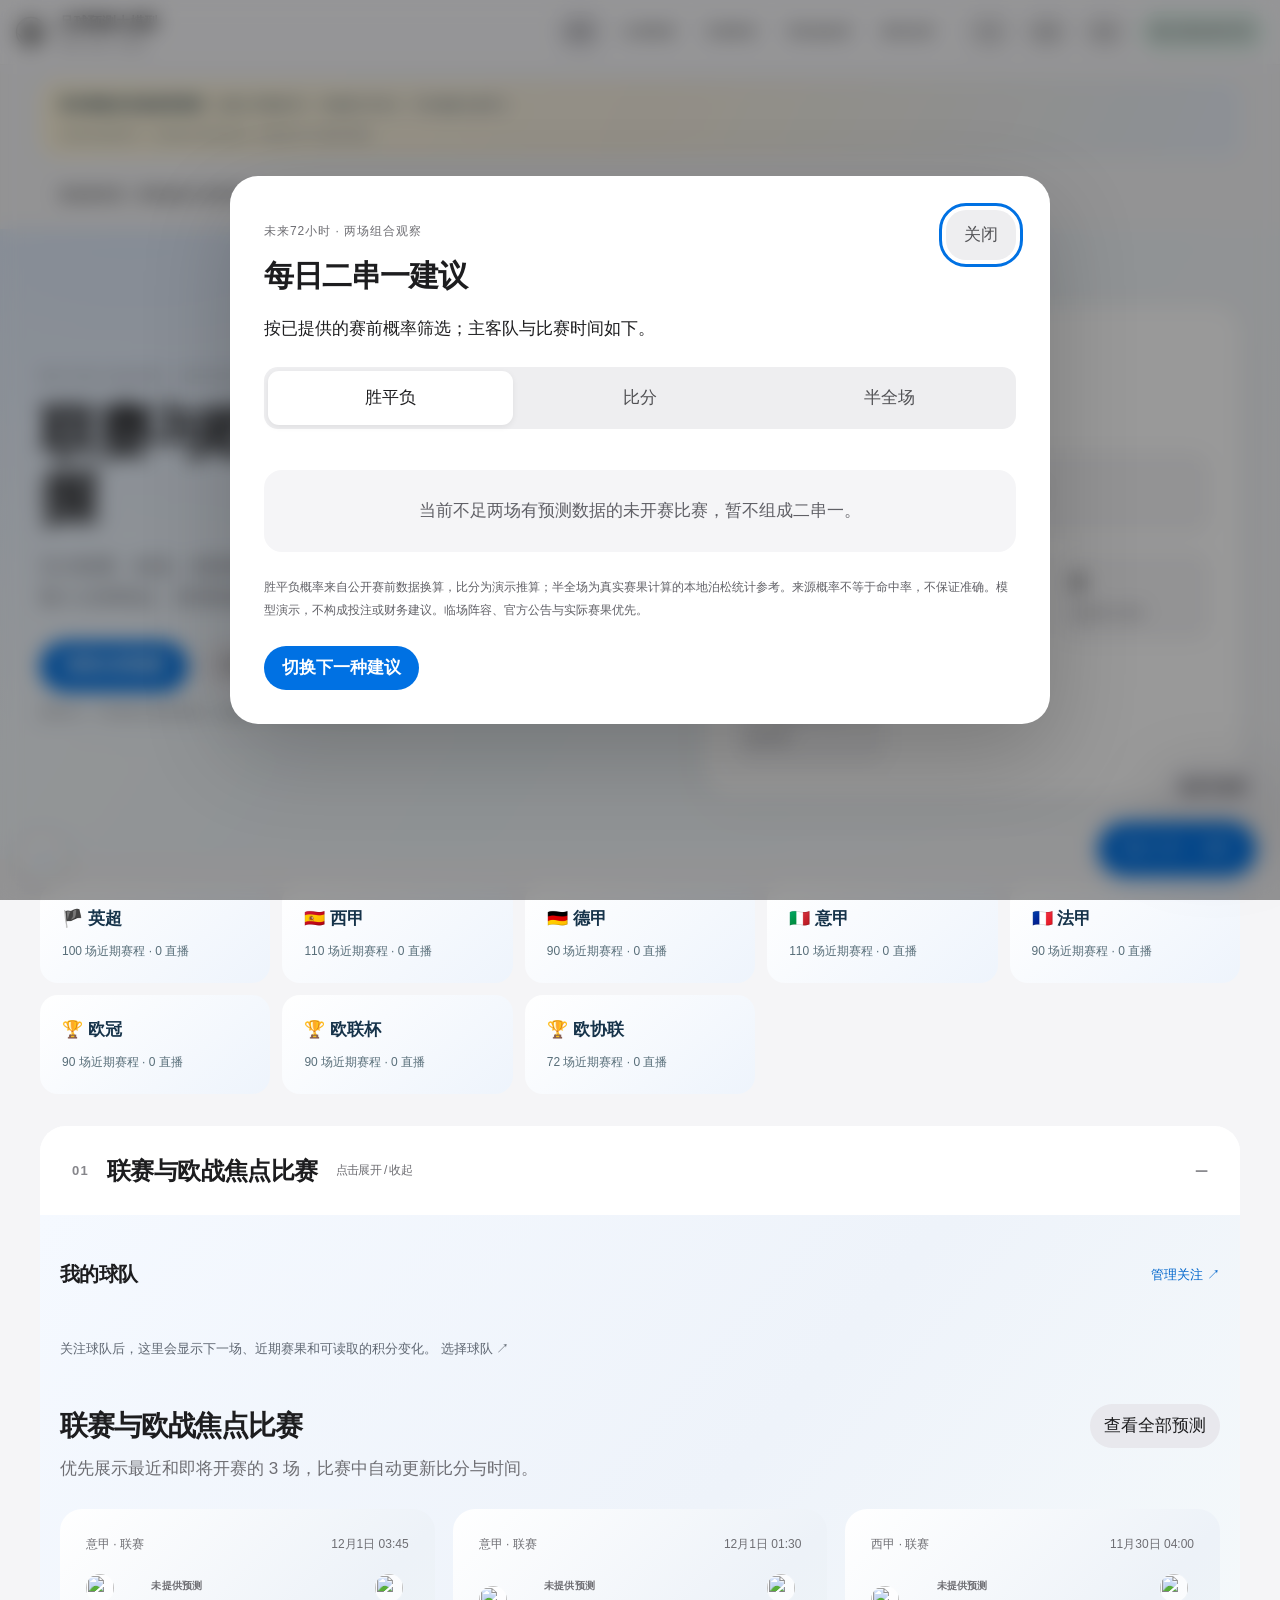
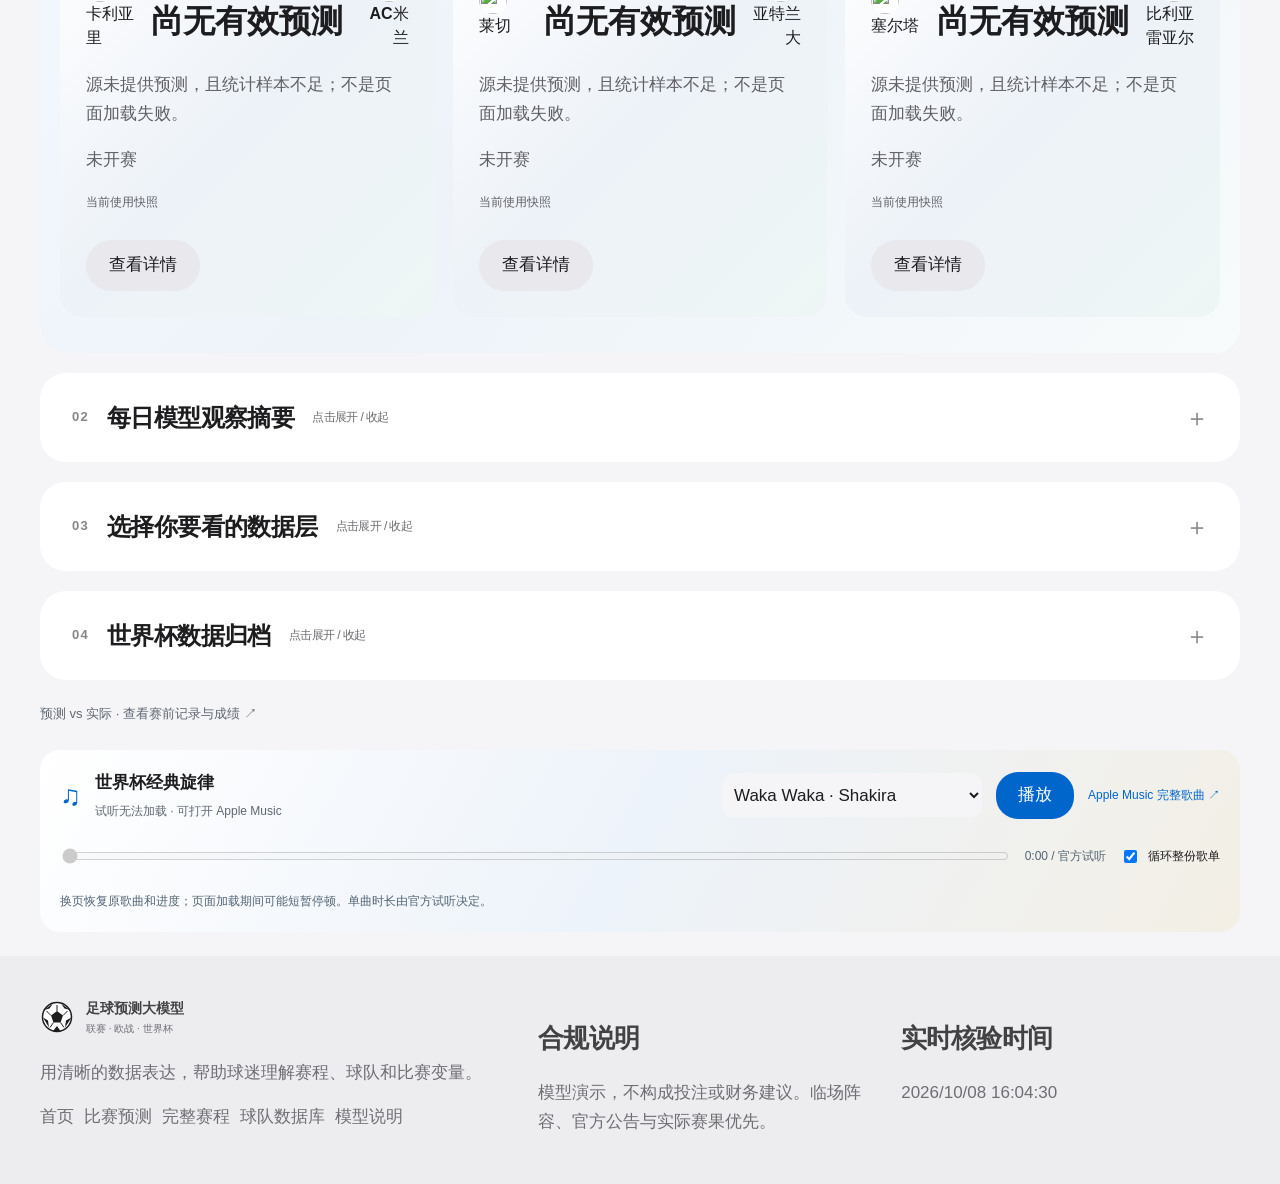
==== commit a41bcb55: "feat: free statistical forecasts, source quality, favorites and gradient surfaces" ====
--- a/index.html
+++ b/index.html
@@ -20,14 +20,15 @@
   <meta name="twitter:title" content="足球预测大模型｜联赛与欧战实时比分及预测">
   <meta name="twitter:description" content="足球预测大模型提供英超、西甲、德甲、意甲、法甲、欧冠、欧联杯、欧协联实时比分、近期赛程与模型预测，并保留世界杯专题数据。">
   <meta name="twitter:image" content="https://xiaozhangzzza-afk.github.io/worldcast-26-live/assets/img/og-cover.svg">
-  <link rel="stylesheet" href="assets/css/style.css?v=5.5.0">
+  <link rel="stylesheet" href="assets/css/style.css?v=5.6.0">
   <script type="application/ld+json">
   {"@context":"https://schema.org","@type":"WebSite","name":"足球预测大模型","url":"https://xiaozhangzzza-afk.github.io/worldcast-26-live/","description":"足球预测大模型提供 2026 世界杯焦点比赛、比赛预测、完整赛程、球队数据库和模型说明。","inLanguage":["zh-CN","en"]}
   </script>
-  <link rel="stylesheet" href="assets/css/layers.css?v=5.5.0">
-  <link rel="stylesheet" href="assets/css/refined.css?v=5.5.0">
-  <link rel="stylesheet" href="assets/css/standings.css?v=5.5.0">
-  <link rel="stylesheet" href="assets/css/analytics.css?v=5.5.0">
+  <link rel="stylesheet" href="assets/css/layers.css?v=5.6.0">
+  <link rel="stylesheet" href="assets/css/refined.css?v=5.6.0">
+  <link rel="stylesheet" href="assets/css/standings.css?v=5.6.0">
+  <link rel="stylesheet" href="assets/css/analytics.css?v=5.6.0">
+  <link rel="stylesheet" href="assets/css/product.css?v=5.6.0">
 </head>
 <body data-page="home">
   <a class="skip-link" href="#main">跳到主要内容</a>
@@ -56,6 +57,8 @@
 
     <section class="section-block block-dark" aria-labelledby="homeMatchesTitle">
       <div class="section-shell">
+        <div class="my-teams-heading"><h3 data-zh="我的球队" data-en="My teams">我的球队</h3><a href="teams.html" data-zh="管理关注 ↗" data-en="Manage favourites ↗">管理关注 ↗</a></div>
+        <div id="myTeams" class="my-teams-grid" aria-live="polite"></div>
         <div class="section-heading">
           <span class="section-index">01</span>
           <div>
@@ -121,19 +124,24 @@
     </section>
   </div>
   <div class="toast" id="toast" role="status" aria-live="polite"></div>
-  <script src="assets/js/data.js?v=5.5.0" defer></script>
-  <script src="assets/js/competitions.js?v=5.5.0" defer></script>
-  <script src="assets/js/analytics.js?v=5.5.0" defer></script>
-  <script src="assets/js/data-normalizer.js?v=5.5.0" defer></script>
-  <script src="assets/js/league-normalizer.js?v=5.5.0" defer></script>
-  <script src="assets/js/prediction-service.js?v=5.5.0" defer></script>
-  <script src="assets/js/data-service.js?v=5.5.0" defer></script>
-  <script src="assets/js/player-names.js?v=5.5.0" defer></script>
-  <script src="assets/js/external-picks.js?v=5.5.0" defer></script>
-  <script src="assets/js/names.js?v=5.5.0" defer></script>
-  <script src="assets/js/common.js?v=5.5.0" defer></script>
-  <script src="assets/js/music.js?v=5.5.0" defer></script>
-  <script src="assets/js/home.js?v=5.5.0" defer></script>
-  <script src="assets/js/layers.js?v=5.5.0" defer></script>
+  <script src="assets/js/data.js?v=5.6.0" defer></script>
+  <script src="assets/js/competitions.js?v=5.6.0" defer></script>
+  <script src="assets/js/analytics.js?v=5.6.0" defer></script>
+  <script src="assets/js/stat-model.js?v=5.6.0" defer></script>
+  <script src="assets/js/data-normalizer.js?v=5.6.0" defer></script>
+  <script src="assets/js/league-normalizer.js?v=5.6.0" defer></script>
+  <script src="assets/js/prediction-service.js?v=5.6.0" defer></script>
+  <script src="assets/js/data-service.js?v=5.6.0" defer></script>
+  <script src="assets/js/player-names.js?v=5.6.0" defer></script>
+  <script src="assets/js/external-picks.js?v=5.6.0" defer></script>
+  <script src="assets/js/names.js?v=5.6.0" defer></script>
+  <script src="assets/js/common.js?v=5.6.0" defer></script>
+  <script src="assets/js/favorites.js?v=5.6.0" defer></script>
+  <script src="assets/js/quality.js?v=5.6.0" defer></script>
+  <script src="assets/js/music.js?v=5.6.0" defer></script>
+  <script src="assets/js/home.js?v=5.6.0" defer></script>
+  <script src="assets/js/standings.js?v=5.6.0" defer></script>
+  <script src="assets/js/favorite-standings.js?v=5.6.0" defer></script>
+  <script src="assets/js/layers.js?v=5.6.0" defer></script>
 </body>
 </html>
--- a/assets/css/product.css
+++ b/assets/css/product.css
@@ -0,0 +1,9 @@
+/* Low-saturation gradients; meaning always accompanied by text. */
+.quality-bar{display:flex;align-items:center;gap:12px;flex-wrap:wrap;padding:14px 20px!important;margin:16px auto;border-radius:18px;background:linear-gradient(115deg,#edf8f4,#e5f1fa);color:#183449;font-size:12px}.quality-bar strong{font-size:13px}.quality-bar small{width:100%;color:#526473;line-height:1.6}.quality-bar[data-state=warning]{background:linear-gradient(115deg,#fff6dc,#f4eddf,#eaf1fa)}.quality-bar[data-state=error]{background:linear-gradient(115deg,#fff0ed,#fbe7e9,#f1ecf5)}
+.hero{background:radial-gradient(ellipse at 10% 0%,#dfeafa,transparent 60%),linear-gradient(125deg,#f8fbff,#eff5f8,#f5f5f7)!important}.layer-layout .block-dark{background:linear-gradient(130deg,#f5f9ff,#eef3fa,#f7fbfb)!important}.layer-layout .block-gradient{background:linear-gradient(125deg,#edf8f3,#edf6fa,#f8f3e7)!important}.layer-layout .block-light{background:linear-gradient(135deg,#f9fbfd,#edf4f8,#f4f5fa)!important}.pair-grid article{background:linear-gradient(135deg,#fff8e7,#f7f3eb,#eef3fb)!important}.league-layers details,.entry-card{background:linear-gradient(140deg,#fff,#eef4fc)!important}
+.my-teams-heading{display:flex;justify-content:space-between;align-items:center;gap:14px;margin:14px 0}.my-teams-heading h3{font-size:20px}.my-teams-heading a{color:#0066cc;font-size:13px;min-height:44px;display:flex;align-items:center}.my-teams-grid{display:grid;grid-template-columns:repeat(3,minmax(0,1fr));gap:14px;margin-bottom:30px}.my-teams-grid>.history-note{grid-column:1/-1}.my-team-card{background:linear-gradient(125deg,#fff,#e9f1ff,#f0f8f6);border-radius:20px;padding:20px;color:#17232d}.my-team-card header{display:flex;align-items:center;gap:10px}.my-team-card header img{width:28px;height:28px}.my-team-card h4{font-size:17px;margin:0}.my-team-card header button{margin-left:auto;background:linear-gradient(135deg,#fff4c8,#ffe2a0);color:#765317;border:0;border-radius:50%;width:44px;height:44px}.my-team-card p{font-size:13px;line-height:1.7;color:#526473}.favorite-results small{display:block;color:#526473;margin-top:16px;font-size:11px}.favorite-results button{display:block;background:transparent;border:0;text-align:left;font-size:12px;color:#17232d;min-height:44px;width:100%}.favorite-standing{padding-block:8px}.prediction-basis{font-size:12px;color:#566774}.htft-details summary{cursor:pointer;min-height:44px;display:flex;align-items:center}.htft-grid{display:grid;grid-template-columns:repeat(3,minmax(0,1fr));gap:7px}.htft-grid span{font-size:12px;padding:12px;border-radius:12px;background:linear-gradient(135deg,#e4f3ee,#eef3fb);color:#183449}.htft-grid b{display:block;margin-top:5px}
+.standings-section{background:linear-gradient(150deg,#fff,#f0f5fb)!important}.standings-section thead{background:linear-gradient(105deg,#e2edf9,#dfedea)}.standings-section tbody tr:nth-child(even){background:linear-gradient(90deg,#f4f8fc,#edf3f8)}.standings-section tbody tr[data-rank="1"]{background:linear-gradient(90deg,#fff0c7,#fff8e9,#f8fafc)}.standings-section tbody tr[data-rank="2"]{background:linear-gradient(90deg,#e7edf5,#f4f7fa,#fbfcfd)}.standings-section tbody tr[data-rank="3"]{background:linear-gradient(90deg,#f8e7d7,#fbf3ed,#fbfcfd)}.standings-section tbody tr[data-favourite=true]{background:linear-gradient(90deg,#dceafe,#edf5fe,#eaf6f0)}.standings-section tbody tr:hover{background:linear-gradient(90deg,#e2eefc,#ebf6f0)}.standings-section tbody td:nth-child(4){color:#246947}.standings-section tbody td:nth-child(6){color:#9b3c45}.standings-section .points{color:#245782!important}.standings-colour-key{font-size:12px;color:#526473;line-height:1.7}
+.music-progress{display:flex;align-items:center;gap:14px;flex-wrap:wrap;width:100%}.music-progress>input{flex:1;min-width:100px;accent-color:#357ab7}.music-progress output{font-size:12px;font-variant-numeric:tabular-nums;color:#526473}.music-progress label{display:flex;align-items:center;gap:8px;font-size:12px;min-height:44px}.music-progress small{width:100%;color:#526473;font-size:12px;line-height:1.6}
+@media(max-width:800px){.my-teams-grid{grid-template-columns:repeat(2,minmax(0,1fr))}}@media(max-width:600px){.my-teams-grid{grid-template-columns:1fr}.quality-bar{margin-inline:20px}.music-progress>input{width:100%;flex-basis:100%}.htft-grid span{padding:8px}.my-team-card{padding:16px}}
+@media(prefers-reduced-motion:reduce){.quality-bar,.my-team-card{animation:none!important;transition:none!important}}
+.layer-layout .match-card{background:linear-gradient(135deg,#fff,#edf2f8,#eef6f5)!important}.music-mini{background:linear-gradient(120deg,#fff,#edf3fa,#f3efe5)!important}.standings-section tbody tr[data-favourite=true] th:first-child:after{content:"★";font-size:10px;color:#245782;margin-left:3px}@media(max-width:760px){.standings-section tbody th:nth-child(2){background:linear-gradient(100deg,#f6f9fe,#eaf2fb)!important}}
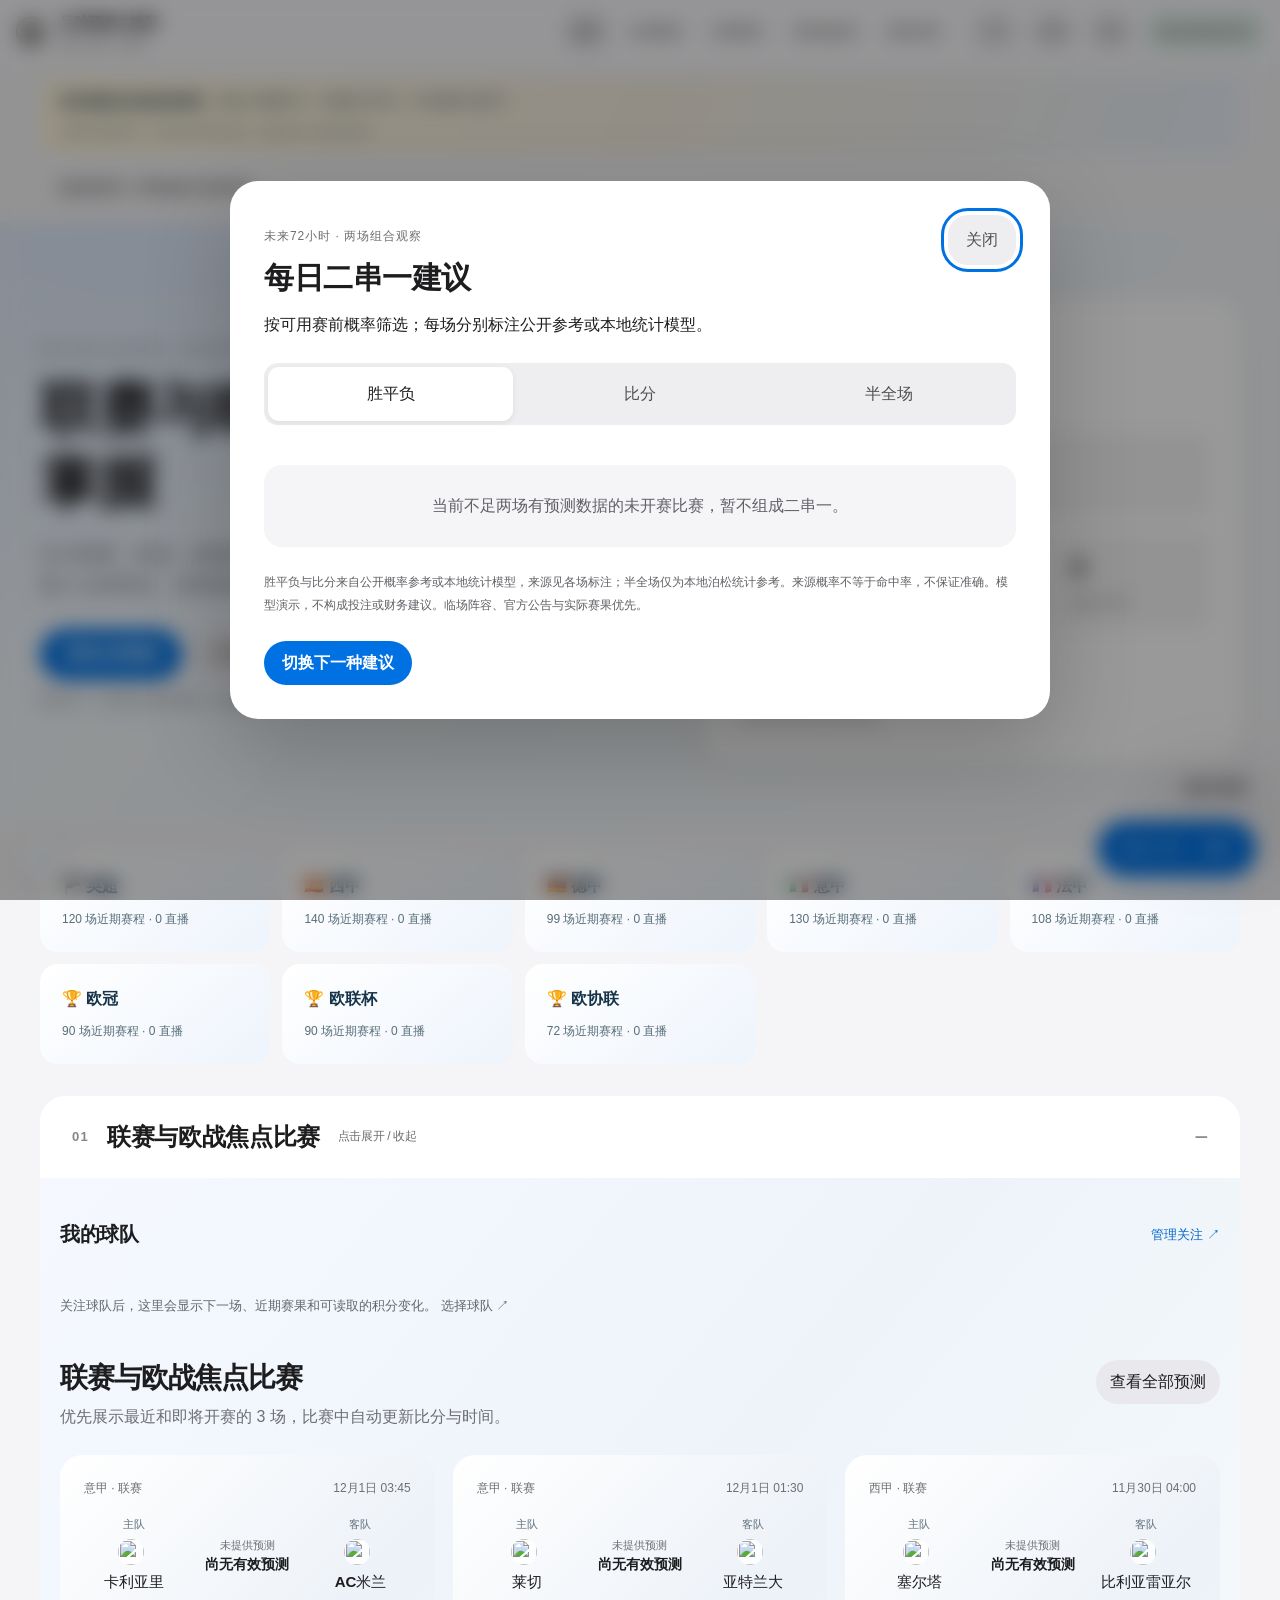
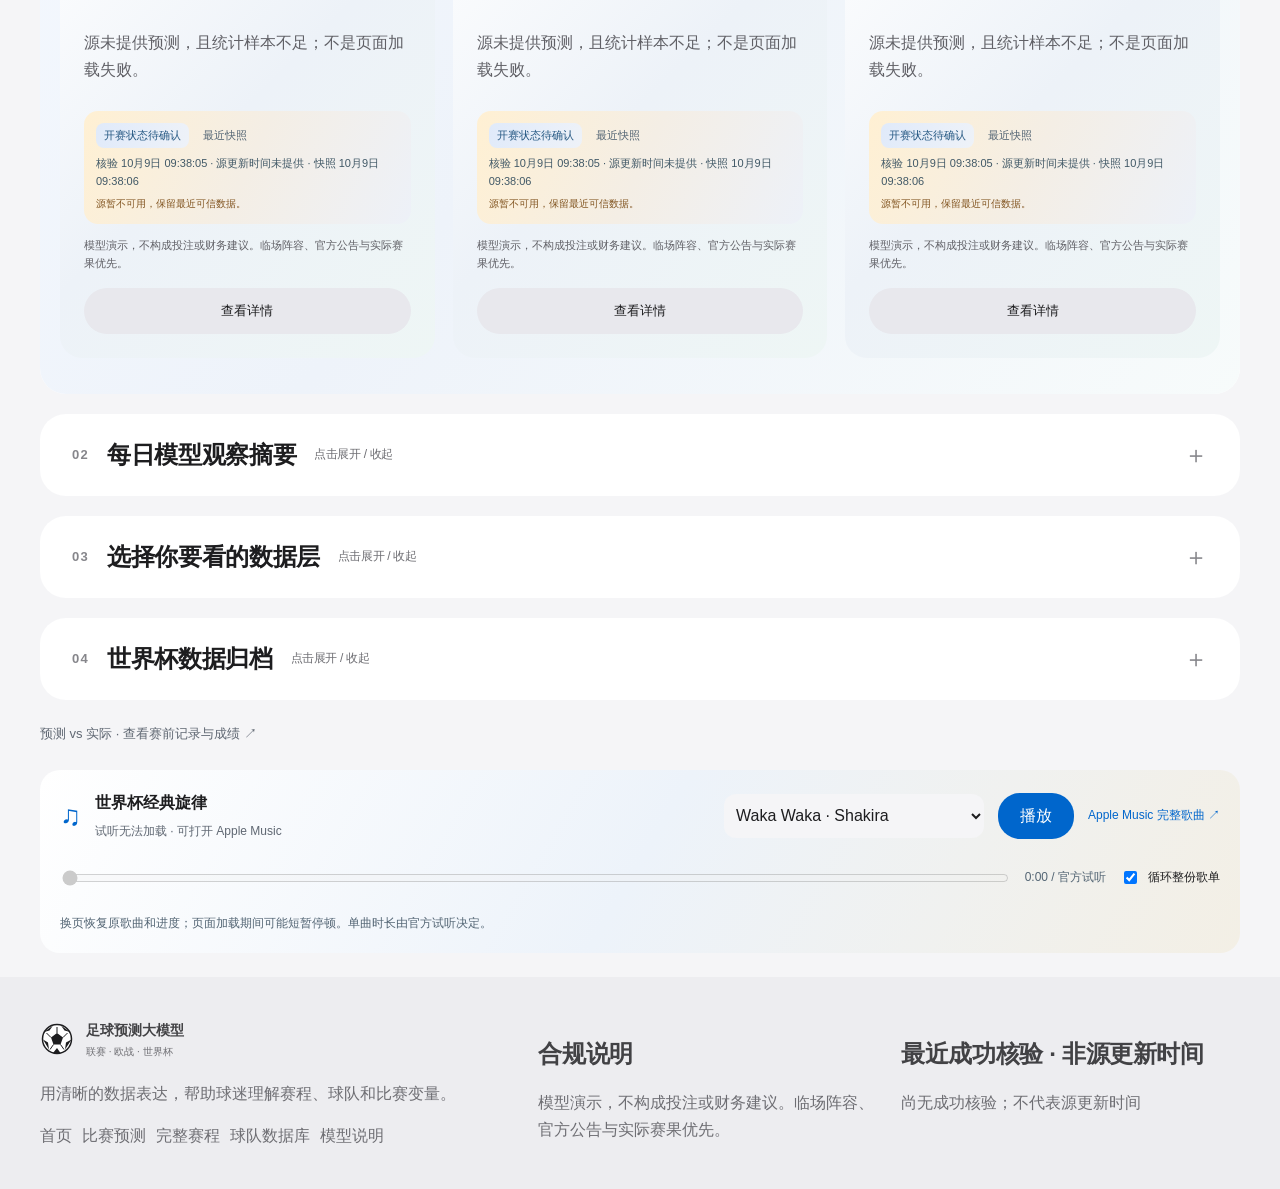
==== commit 1fe77bba: "refine: honest match status, compact forecasts and shared typography" ====
--- a/index.html
+++ b/index.html
@@ -20,15 +20,16 @@
   <meta name="twitter:title" content="足球预测大模型｜联赛与欧战实时比分及预测">
   <meta name="twitter:description" content="足球预测大模型提供英超、西甲、德甲、意甲、法甲、欧冠、欧联杯、欧协联实时比分、近期赛程与模型预测，并保留世界杯专题数据。">
   <meta name="twitter:image" content="https://xiaozhangzzza-afk.github.io/worldcast-26-live/assets/img/og-cover.svg">
-  <link rel="stylesheet" href="assets/css/style.css?v=5.6.0">
+  <link rel="stylesheet" href="assets/css/style.css?v=5.7.0">
   <script type="application/ld+json">
   {"@context":"https://schema.org","@type":"WebSite","name":"足球预测大模型","url":"https://xiaozhangzzza-afk.github.io/worldcast-26-live/","description":"足球预测大模型提供 2026 世界杯焦点比赛、比赛预测、完整赛程、球队数据库和模型说明。","inLanguage":["zh-CN","en"]}
   </script>
-  <link rel="stylesheet" href="assets/css/layers.css?v=5.6.0">
-  <link rel="stylesheet" href="assets/css/refined.css?v=5.6.0">
-  <link rel="stylesheet" href="assets/css/standings.css?v=5.6.0">
-  <link rel="stylesheet" href="assets/css/analytics.css?v=5.6.0">
-  <link rel="stylesheet" href="assets/css/product.css?v=5.6.0">
+  <link rel="stylesheet" href="assets/css/layers.css?v=5.7.0">
+  <link rel="stylesheet" href="assets/css/refined.css?v=5.7.0">
+  <link rel="stylesheet" href="assets/css/standings.css?v=5.7.0">
+  <link rel="stylesheet" href="assets/css/analytics.css?v=5.7.0">
+  <link rel="stylesheet" href="assets/css/product.css?v=5.7.0">
+  <link rel="stylesheet" href="assets/css/precision.css?v=5.7.0">
 </head>
 <body data-page="home">
   <a class="skip-link" href="#main">跳到主要内容</a>
@@ -124,24 +125,25 @@
     </section>
   </div>
   <div class="toast" id="toast" role="status" aria-live="polite"></div>
-  <script src="assets/js/data.js?v=5.6.0" defer></script>
-  <script src="assets/js/competitions.js?v=5.6.0" defer></script>
-  <script src="assets/js/analytics.js?v=5.6.0" defer></script>
-  <script src="assets/js/stat-model.js?v=5.6.0" defer></script>
-  <script src="assets/js/data-normalizer.js?v=5.6.0" defer></script>
-  <script src="assets/js/league-normalizer.js?v=5.6.0" defer></script>
-  <script src="assets/js/prediction-service.js?v=5.6.0" defer></script>
-  <script src="assets/js/data-service.js?v=5.6.0" defer></script>
-  <script src="assets/js/player-names.js?v=5.6.0" defer></script>
-  <script src="assets/js/external-picks.js?v=5.6.0" defer></script>
-  <script src="assets/js/names.js?v=5.6.0" defer></script>
-  <script src="assets/js/common.js?v=5.6.0" defer></script>
-  <script src="assets/js/favorites.js?v=5.6.0" defer></script>
-  <script src="assets/js/quality.js?v=5.6.0" defer></script>
-  <script src="assets/js/music.js?v=5.6.0" defer></script>
-  <script src="assets/js/home.js?v=5.6.0" defer></script>
-  <script src="assets/js/standings.js?v=5.6.0" defer></script>
-  <script src="assets/js/favorite-standings.js?v=5.6.0" defer></script>
-  <script src="assets/js/layers.js?v=5.6.0" defer></script>
+  <script src="assets/js/data.js?v=5.7.0" defer></script>
+  <script src="assets/js/competitions.js?v=5.7.0" defer></script>
+  <script src="assets/js/analytics.js?v=5.7.0" defer></script>
+  <script src="assets/js/presentation.js?v=5.7.0" defer></script>
+  <script src="assets/js/stat-model.js?v=5.7.0" defer></script>
+  <script src="assets/js/data-normalizer.js?v=5.7.0" defer></script>
+  <script src="assets/js/league-normalizer.js?v=5.7.0" defer></script>
+  <script src="assets/js/prediction-service.js?v=5.7.0" defer></script>
+  <script src="assets/js/data-service.js?v=5.7.0" defer></script>
+  <script src="assets/js/player-names.js?v=5.7.0" defer></script>
+  <script src="assets/js/external-picks.js?v=5.7.0" defer></script>
+  <script src="assets/js/names.js?v=5.7.0" defer></script>
+  <script src="assets/js/common.js?v=5.7.0" defer></script>
+  <script src="assets/js/favorites.js?v=5.7.0" defer></script>
+  <script src="assets/js/quality.js?v=5.7.0" defer></script>
+  <script src="assets/js/music.js?v=5.7.0" defer></script>
+  <script src="assets/js/home.js?v=5.7.0" defer></script>
+  <script src="assets/js/standings.js?v=5.7.0" defer></script>
+  <script src="assets/js/favorite-standings.js?v=5.7.0" defer></script>
+  <script src="assets/js/layers.js?v=5.7.0" defer></script>
 </body>
 </html>
--- a/assets/css/product.css
+++ b/assets/css/product.css
@@ -6,4 +6,4 @@
 .music-progress{display:flex;align-items:center;gap:14px;flex-wrap:wrap;width:100%}.music-progress>input{flex:1;min-width:100px;accent-color:#357ab7}.music-progress output{font-size:12px;font-variant-numeric:tabular-nums;color:#526473}.music-progress label{display:flex;align-items:center;gap:8px;font-size:12px;min-height:44px}.music-progress small{width:100%;color:#526473;font-size:12px;line-height:1.6}
 @media(max-width:800px){.my-teams-grid{grid-template-columns:repeat(2,minmax(0,1fr))}}@media(max-width:600px){.my-teams-grid{grid-template-columns:1fr}.quality-bar{margin-inline:20px}.music-progress>input{width:100%;flex-basis:100%}.htft-grid span{padding:8px}.my-team-card{padding:16px}}
 @media(prefers-reduced-motion:reduce){.quality-bar,.my-team-card{animation:none!important;transition:none!important}}
-.layer-layout .match-card{background:linear-gradient(135deg,#fff,#edf2f8,#eef6f5)!important}.music-mini{background:linear-gradient(120deg,#fff,#edf3fa,#f3efe5)!important}.standings-section tbody tr[data-favourite=true] th:first-child:after{content:"★";font-size:10px;color:#245782;margin-left:3px}@media(max-width:760px){.standings-section tbody th:nth-child(2){background:linear-gradient(100deg,#f6f9fe,#eaf2fb)!important}}
+.layer-layout .match-card{background:linear-gradient(135deg,#fff,#edf2f8,#eef6f5)!important}.music-mini{background:linear-gradient(120deg,#fff,#edf3fa,#f3efe5)!important}.standings-section tbody tr[data-favourite=true] td:first-child:after{content:"★";font-size:10px;color:#245782;margin-left:3px}@media(max-width:760px){.standings-section tbody th:nth-child(2){background:linear-gradient(100deg,#f6f9fe,#eaf2fb)!important}}
--- a/assets/css/precision.css
+++ b/assets/css/precision.css
@@ -0,0 +1,9 @@
+/* Shared typography and rhythm. Preserve the low-saturation gradient palette. */
+:root{--font-ui:-apple-system,BlinkMacSystemFont,"SF Pro Text","Segoe UI","PingFang SC","Microsoft YaHei",sans-serif;--space-xs:8px;--space-sm:12px;--space-md:16px;--space-lg:24px;--space-xl:32px}
+body,button,input,select,textarea{font-family:var(--font-ui);letter-spacing:normal}body{font-size:16px;line-height:1.65}h1,h2,h3,h4,.hero h1,.sub-hero h1,.content-layer>summary{letter-spacing:-.015em;line-height:1.25}p,small{overflow-wrap:anywhere}.hero h1,.sub-hero h1{font-weight:650}.section-heading h2{font-size:28px}.next-score,.card-score,.fixture-team b,.score-name,.detail-score,.pair-pick{font-variant-numeric:tabular-nums;letter-spacing:normal!important;font-kerning:none}.next-score{font-size:clamp(40px,5vw,60px);line-height:1.2;font-weight:600}
+.layer-layout .match-card{padding:var(--space-lg);display:flex;flex-direction:column;gap:var(--space-sm);min-width:0}.match-card header{flex-wrap:wrap;align-items:flex-start;gap:8px;font-size:12px;line-height:1.5}.match-card header time{font-variant-numeric:tabular-nums}.match-card .match-teams{grid-template-columns:minmax(0,1fr) minmax(80px,110px) minmax(0,1fr);gap:8px;margin:8px 0}.match-card .match-teams>b{display:flex;flex-wrap:wrap;justify-content:center;align-items:center;gap:6px;font-size:15px;line-height:1.45;text-align:center;font-weight:550;min-width:0}.match-teams>b>span:not(.team-code):not(.flag){flex-basis:100%;overflow-wrap:anywhere}.team-side{width:100%;color:#60717d;font-size:11px;font-weight:400}.match-teams .team-logo{width:26px;height:26px}.match-card .card-score{text-align:center;font-size:32px;font-weight:600;line-height:1.25;min-width:0}.match-card .score-unavailable{font-size:14px;white-space:normal}.score-label{font-size:11px;line-height:1.5;font-weight:450;letter-spacing:normal}.card-alternative{text-align:center;font-size:13px;margin:0!important}.card-alternative b{font-weight:600;font-variant-numeric:tabular-nums}.match-card .probability-row{grid-template-columns:repeat(3,minmax(0,1fr));gap:6px;margin:0;font-size:12px;line-height:1.5}.probability-row span{padding:8px 4px;text-align:center;min-width:0;background:linear-gradient(130deg,#edf2f8,#e5edf5)}.probability-row span:before{background:linear-gradient(90deg,#cce5db,#d4e5fa)}
+.match-data-state{padding:12px;border-radius:14px;background:linear-gradient(115deg,#e9f3fa,#edf6f1);color:#183449;font-size:12px;line-height:1.6}.match-data-state>div{display:flex;flex-wrap:wrap;gap:6px;align-items:center}.phase-badge,.source-badge,.model-origin{display:inline-flex;align-items:center;gap:4px;font-size:11px;line-height:1.5;font-weight:550;padding:4px 8px;border-radius:8px}.phase-badge{background:linear-gradient(110deg,#e0eafa,#eef2f8);color:#245782}.phase-badge[data-phase=live]{background:linear-gradient(110deg,#ccefdc,#e5f7ec);color:#216342}.source-badge{color:#526473}.match-data-state p{margin:6px 0 0!important;font-size:11px;line-height:1.65;color:#405866!important}.match-data-state small{display:block;margin-top:6px;color:#825521}.match-data-state[data-state=stale],.match-data-state[data-state=snapshot]{background:linear-gradient(115deg,#fff0d3,#f4eee5,#edf1f8)}.match-data-state[data-state=archive]{background:linear-gradient(115deg,#edf0f6,#f3f5f8)}.model-origin[data-model=local]{background:linear-gradient(110deg,#fff2cf,#f5edda);color:#765317}.model-origin[data-model=public]{background:linear-gradient(110deg,#deedf9,#e9f2f9);color:#245782}.prediction-basis{margin:0!important;font-size:11px!important;line-height:1.65}.card-comparison{font-size:12px;margin:0!important;padding:8px 0;line-height:1.65}.card-disclaimer{font-size:11px!important;line-height:1.65!important;margin:0!important;color:#60717d!important}.match-card .hero-actions{margin-top:auto;padding-top:4px}.match-card .hero-actions button{width:100%;font-size:13px}
+.prediction-analysis{margin-top:16px;padding:16px 20px;border-radius:18px;background:linear-gradient(120deg,#fff6e4,#f0f4fa);font-size:14px;line-height:1.7}.prediction-analysis summary{cursor:pointer;min-height:44px;display:flex;align-items:center;font-weight:600}.prediction-analysis li{margin-block:8px}.detail-card{padding:20px;min-width:0}.detail-card h3{font-size:16px;margin-bottom:12px}.detail-card p{font-size:14px;line-height:1.65}.detail-card .detail-score{font-size:32px;font-weight:600;margin:12px 0}.detail-card small{font-size:12px;color:#526473}.fixture-bottom .match-data-state{flex-basis:100%}.fixture-bottom{flex-wrap:wrap}.fixture-team span,.team-card h3,.my-team-card h4{letter-spacing:normal;line-height:1.45}.standings-section table{font-size:14px}.quality-bar{margin-block:12px}.metric-row strong{font-size:24px;letter-spacing:normal}.metric-row small{font-size:11px;line-height:1.6}.compliance-note{line-height:1.7}
+.toast{z-index:1600!important;bottom:104px!important;max-width:calc(100vw - 40px);background:linear-gradient(115deg,#f3f9ff,#e7f2ef)!important;color:#183449!important;font-size:14px;line-height:1.6;box-shadow:0 8px 30px #17364a20}
+@media(max-width:760px){.hero h1,.sub-hero h1{font-size:34px}.layer-layout .match-card{padding:20px}.match-card .match-teams{grid-template-columns:minmax(0,1fr) 96px minmax(0,1fr)}.section-heading h2{font-size:24px}.match-card .match-teams>b{font-size:14px}.match-card .card-score{font-size:30px}.match-card .score-unavailable{font-size:13px}.content-layer>summary{font-size:20px}.detail-card{padding:16px}.prediction-analysis{padding:12px 16px}.fixture-bottom .match-data-state{width:100%}.match-card .probability-row{font-size:12px}.metric-row{gap:8px}}
+@media(prefers-reduced-motion:reduce){.phase-badge,.source-badge{animation:none;transition:none}}
